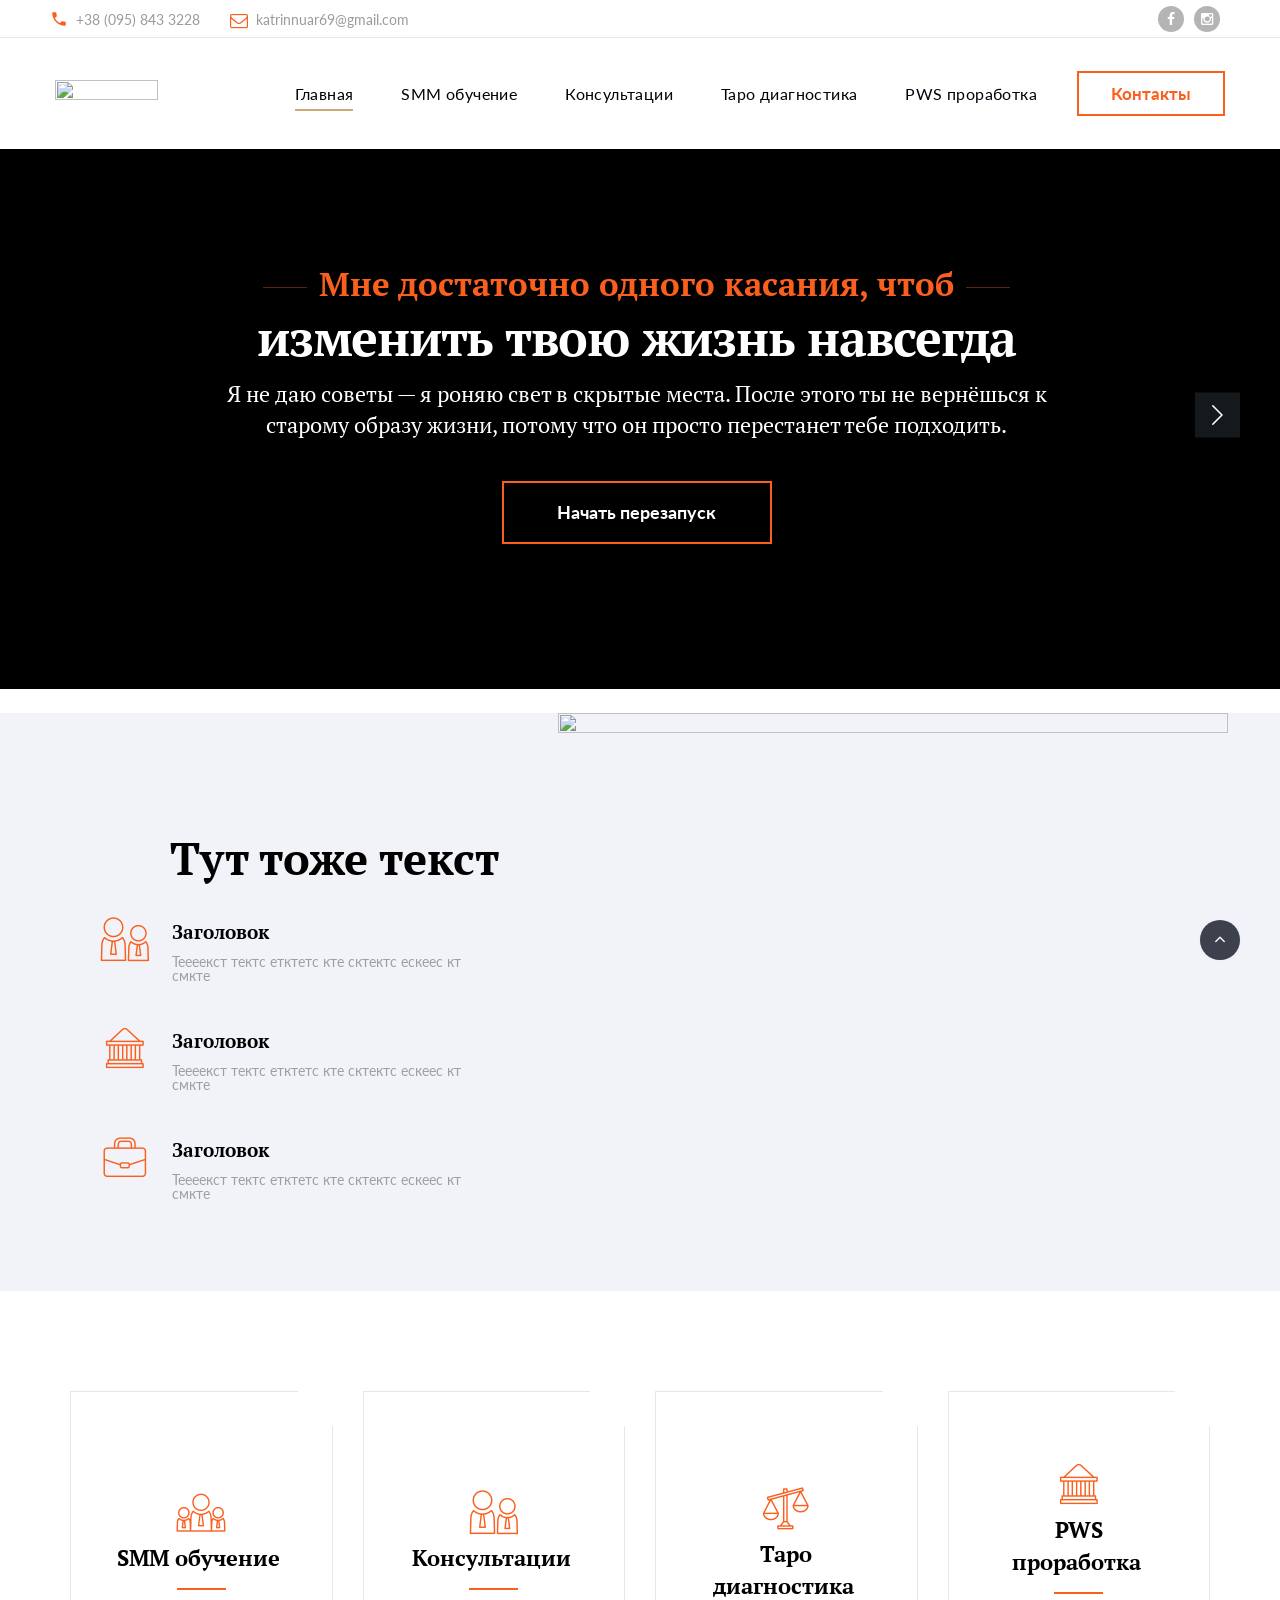
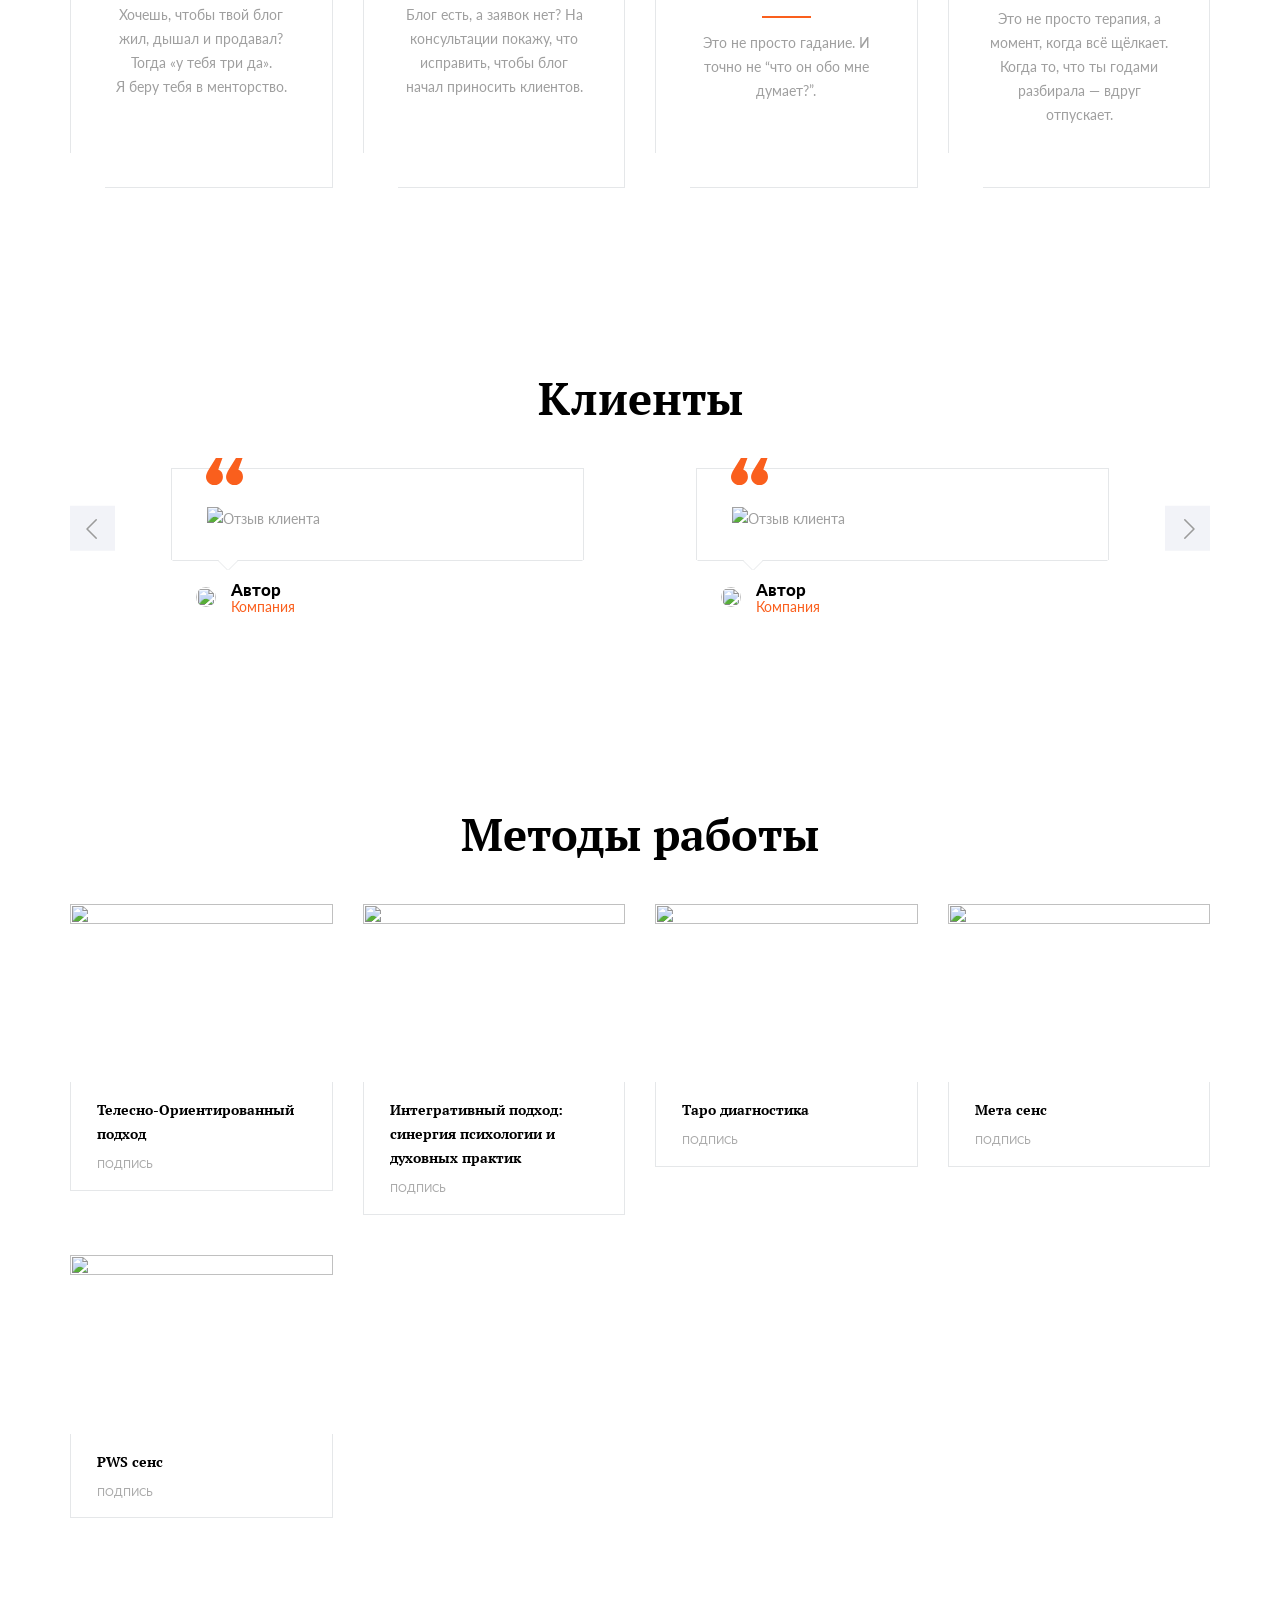
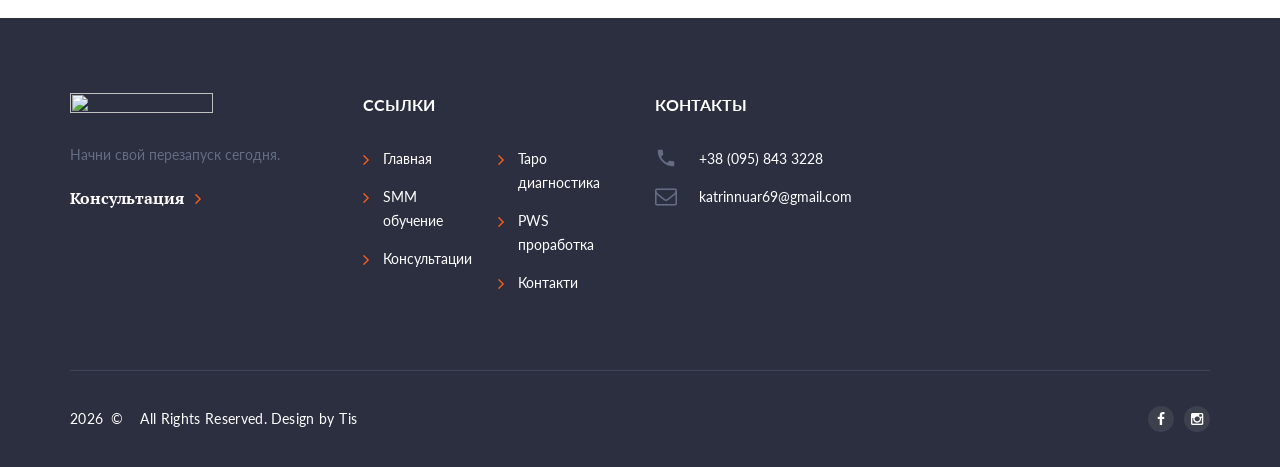
==== index.html @ 840a364b "Add files via upload" ====
<!DOCTYPE html>
<html class="wide wow-animation" lang="en">
  <head>
    <title>Главная</title>
    <meta name="format-detection" content="telephone=no">
    <meta name="viewport" content="width=device-width, height=device-height, initial-scale=1.0, maximum-scale=1.0, user-scalable=0">
    <meta http-equiv="X-UA-Compatible" content="IE=edge">
    <meta charset="utf-8">
    <link rel="icon" href="images/favicon.ico" type="image/x-icon">
    <link rel="stylesheet" type="text/css" href="//fonts.googleapis.com/css?family=PT+Serif:400,700,400italic,700italic%7CLato:300,300italic,400,400italic,700,900%7CMerriweather:700italic">
    <link rel="stylesheet" href="css/fonts.css">
    <link rel="stylesheet" href="css/bootstrap.css">
    <link rel="stylesheet" href="css/style.css">
  </head>
  <body>
    <div class="preloader">
      <div class="preloader-body">
        <div class="cssload-container">
          <div class="cssload-speeding-wheel"> </div>
        </div>
        <p>Загрузка...</p>
      </div>
    </div>
    <div class="page">
      <header class="page-head">
        <div class="rd-navbar-wrap">
          <nav class="rd-navbar rd-navbar-default" data-layout="rd-navbar-fixed" data-sm-layout="rd-navbar-fixed" data-md-layout="rd-navbar-fixed" data-md-device-layout="rd-navbar-fixed" data-lg-layout="rd-navbar-fixed" data-lg-device-layout="rd-navbar-fixed" data-xl-layout="rd-navbar-static" data-xl-device-layout="rd-navbar-static" data-xxl-layout="rd-navbar-static" data-xxl-device-layout="rd-navbar-static" data-lg-stick-up-offset="53px" data-xl-stick-up-offset="53px" data-xxl-stick-up-offset="53px" data-lg-stick-up="true" data-xl-stick-up="true" data-xxl-stick-up="true">
            <div class="rd-navbar-inner">
              <div class="rd-navbar-aside-wrap">
                <div class="rd-navbar-aside">
                  <div class="rd-navbar-aside-toggle" data-rd-navbar-toggle=".rd-navbar-aside"><span></span></div>
                  <div class="rd-navbar-aside-content">
                    <ul class="rd-navbar-aside-group list-units">
                      <li>
                        <div class="unit unit-horizontal unit-spacing-xs align-items-center">
                          <div class="unit-left"><span class="novi-icon icon icon-xxs icon-primary material-icons-phone"></span></div>
                          <div class="unit-body"><a class="link-dusty-gray" href="tel:+380 95 843 32 28">+38 (095) 843 3228</a></div>
                        </div>
                      </li>
                      <li>
                        <div class="unit unit-horizontal unit-spacing-xs align-items-center">
                          <div class="unit-left"><span class="novi-icon icon icon-xxs icon-primary fa-envelope-o"></span></div>
                          <div class="unit-body"><a class="link-dusty-gray" href="mailto:#">katrinnuar69@gmail.com</a></div>
                        </div>
                      </li>
                    </ul>
                    <div class="rd-navbar-aside-group">
                      <ul class="list-inline list-inline-reset">
                        <li><a class="novi-icon icon icon-circle icon-nobel-filled icon-xxs-smaller fa fa-facebook" href="#"></a></li>
                        <li><a class="novi-icon icon icon-circle icon-nobel-filled icon-xxs-smaller fa fa-instagram" href="#"></a></li>
                      </ul>
                    </div>
                  </div>
                </div>
              </div>
              <div class="rd-navbar-group">
                <div class="rd-navbar-panel">
                  <button class="rd-navbar-toggle" data-rd-navbar-toggle=".rd-navbar-nav-wrap"><span></span></button><a class="rd-navbar-brand brand" href="index.html"><img src="images/logo-default-143x27.png" alt="" width="103" height="27"/></a>
                </div>
                <div class="rd-navbar-nav-wrap">
                  <div class="rd-navbar-nav-inner">
                    <div class="rd-navbar-btn-wrap"><a class="button button-smaller button-primary-outline" href="contact-us.html">Контакты</a></div>
                    <ul class="rd-navbar-nav">
                      <li class="active"><a href="index.html">Главная</a>
                      </li>
                      <li><a href="smm.html">SMM обучение</a>
                      </li>
                      <li><a href="consultation.html">Консультации</a>
                      </li>
                      <li><a href="taro.html">Таро диагностика</a>
                      </li>
                      <li><a href="pws.html">PWS проработка</a>
                      </li>
                    </ul>
                  </div>
                </div>
              </div>
            </div>
          </nav>
        </div>
      </header>

      <!--Слайди-->
      <section>
        <div class="swiper-container swiper-slider swiper-variant-1 bg-black" data-loop="false" data-autoplay="5500" data-simulate-touch="true">
          <div class="swiper-wrapper text-center">
            <div class="swiper-slide" data-slide-bg="images/home-slider-slide-1.png">
              <div class="swiper-slide-caption text-center">
                <div class="container">
                  <div class="row justify-content-md-center">
                    <div class="col-md-11 col-lg-10 col-xl-9">
                      <div class="header-decorated" data-caption-animate="fadeInUp" data-caption-delay="0s">
                        <h3 class="medium text-primary">Мне достаточно одного касания, чтоб</h3>
                      </div>
                      <h2 class="slider-header" data-caption-animate="fadeInUp" data-caption-delay="150">изменить твою жизнь навсегда</h2>
                      <p class="text-bigger slider-text" data-caption-animate="fadeInUp" data-caption-delay="250">Я не даю советы — я роняю свет в скрытые места. После этого ты не вернёшься к старому образу жизни, потому что он просто перестанет тебе подходить.</p>
                      <div class="button-block" data-caption-animate="fadeInUp" data-caption-delay="400"><a class="button button-lg button-primary-outline-v2" href="#">Начать перезапуск</a></div>
                    </div>
                  </div>
                </div>
              </div>
            </div>
            <div class="swiper-slide" data-slide-bg="images/home-slider-slide-2.png">
              <div class="swiper-slide-caption text-center">
                <div class="container">
                  <div class="row justify-content-md-center">
                    <div class="col-md-11 col-lg-10 col-xl-9">
                      <div class="header-decorated" data-caption-animate="fadeInUp" data-caption-delay="0s">
                        <h3 class="medium text-primary">Краткое описание</h3>
                      </div>
                      <h2 class="slider-header" data-caption-animate="fadeInUp" data-caption-delay="150">Слайд 2</h2>
                      <p class="text-bigger slider-text" data-caption-animate="fadeInUp" data-caption-delay="250">Текст к слайду 2, буквально пару предложений, будет хорошо дополнять картинку.</p>
                      <div class="button-block" data-caption-animate="fadeInUp" data-caption-delay="400"><a class="button button-lg button-primary-outline-v2" href="#">Кнопка к слайду</a></div>
                    </div>
                  </div>
                </div>
              </div>
            </div>
            <div class="swiper-slide" data-slide-bg="images/home-slider-slide-3.png">
              <div class="swiper-slide-caption text-center">
                <div class="container">
                  <div class="row justify-content-md-center">
                    <div class="col-md-11 col-lg-10 col-xl-9">
                      <div class="header-decorated" data-caption-animate="fadeInUp" data-caption-delay="0s">
                        <h3 class="medium text-primary">Краткое описание</h3>
                      </div>
                      <h2 class="slider-header" data-caption-animate="fadeInUp" data-caption-delay="150">Слайд 3</h2>
                      <p class="text-bigger slider-text" data-caption-animate="fadeInUp" data-caption-delay="250">Текст к слайду 3, буквально пару предложений, будет хорошо дополнять картинку.</p>
                      <div class="button-block" data-caption-animate="fadeInUp" data-caption-delay="400"><a class="button button-lg button-primary-outline-v2" href="#">Кнопка к слайду</a></div>
                    </div>
                  </div>
                </div>
              </div>
            </div>
          </div>
          <div class="swiper-scrollbar d-lg-none"></div>
          <div class="swiper-nav-wrap">
            <div class="swiper-button-prev"></div>
            <div class="swiper-button-next"></div>
          </div>
        </div>
      </section>

      <!--Категории--><br>
       <section class="bg-whisper">
        <div class="container">
          <div class="row align-items-lg-end">
            <div class="offset-md-1 offset-lg-0 col-md-8 col-lg-6 col-xl-5">
              <div class="section-60 section-md-90">
                <div class="inset-md-left-100">
                  <h3>Тут тоже текст</h3>
                </div>
                <div class="inset-md-left-30 inset-md-right-30">
                  <ul class="list-xl">
                    <li>
                      <article class="icon-box-horizontal">
                        <div class="unit unit-horizontal unit-spacing-md">
                          <div class="unit-left"><span class="novi-icon icon icon-primary icon-lg mercury-icon-users"></span></div>
                          <div class="unit-body">
                            <h5><a href="#">Заголовок</a></h5>
                            <p>Теееекст тектс етктетс кте сктектс ескеес кт смкте</p>
                          </div>
                        </div>
                      </article>

                    </li>
                    <li>
                      <article class="icon-box-horizontal">
                        <div class="unit unit-horizontal unit-spacing-md">
                          <div class="unit-left"><span class="novi-icon icon icon-primary icon-lg mercury-icon-lib"></span></div>
                          <div class="unit-body">
                           <h5><a href="#">Заголовок</a></h5>
                            <p>Теееекст тектс етктетс кте сктектс ескеес кт смкте</p>
                          </div>
                        </div>
                      </article>

                    </li>
                    <li>
                      <article class="icon-box-horizontal">
                        <div class="unit unit-horizontal unit-spacing-md">
                          <div class="unit-left"><span class="novi-icon icon icon-primary icon-lg mercury-icon-briefcase"></span></div>
                          <div class="unit-body">
                            <h5><a href="#">Заголовок</a></h5>
                            <p>Теееекст тектс етктетс кте сктектс ескеес кт смкте</p>
                          </div>
                        </div>
                      </article>

                    </li>
                  </ul>
                </div>
              </div>
            </div>
            <div class="col-md-9 col-lg-6 col-xl-7 offset-top-30 offset-md-top-0 d-none d-lg-block">
              <div class="image-wrap-1"><img src="images/index-1-670x578.png" alt="" width="670" height="578"/>
              </div>
            </div>
          </div>
        </div>
      </section>
      <section class="section-50 section-md-75 section-lg-100">
        <div class="container">
          <div class="row row-40">
            <div class="col-md-6 col-lg-3 height-fill">
              <article class="icon-box">
                <div class="box-top">
                  <div class="box-icon"><span class="novi-icon icon icon-primary icon-lg mercury-icon-group"></span></div>
                  <div class="box-header">
                    <h5><a href="#">SMM обучение</a></h5>
                  </div>
                </div>
                <div class="divider bg-accent"></div>
                <div class="box-body">
                  <p>Хочешь, чтобы твой блог жил, дышал и продавал?
Тогда «у тебя три да».<br>
Я беру тебя в менторство.</p>
                </div>
              </article>
            </div>
            <div class="col-md-6 col-lg-3 height-fill">
              <article class="icon-box">
                <div class="box-top">
                  <div class="box-icon"><span class="novi-icon icon icon-primary icon-lg mercury-icon-users"></span></div>
                  <div class="box-header">
                    <h5><a href="#">Консультации</a></h5>
                  </div>
                </div>
                <div class="divider bg-accent"></div>
                <div class="box-body">
                  <p>Блог есть, а заявок нет?
На консультации покажу, что исправить, чтобы блог начал приносить клиентов.</p>
                </div>
              </article>
            </div>
            <div class="col-md-6 col-lg-3 height-fill">
              <article class="icon-box">
                <div class="box-top">
                  <div class="box-icon"><span class="novi-icon icon icon-primary icon-lg mercury-icon-scales"></span></div>
                  <div class="box-header">
                    <h5><a href="#">Таро диагностика</a></h5>
                  </div>
                </div>
                <div class="divider bg-accent"></div>
                <div class="box-body">
                  <p>Это не просто гадание.
И точно не “что он обо мне думает?”.</p>
                </div>
              </article>
            </div>
            <div class="col-md-6 col-lg-3 height-fill">
              <article class="icon-box">
                <div class="box-top">
                  <div class="box-icon"><span class="novi-icon icon icon-primary icon-lg mercury-icon-lib"></span></div>
                  <div class="box-header">
                    <h5><a href="#">PWS проработка</a></h5>
                  </div>
                </div>
                <div class="divider bg-accent"></div>
                <div class="box-body">
                  <p>Это не просто терапия, а момент, когда всё щёлкает.

Когда то, что ты годами разбирала — вдруг отпускает.</p>
                </div>
              </article>
            </div>
          </div>
        </div>
      </section>

      <!--
      <section class="bg-displaced-wrap">
        <div class="bg-displaced-body">
          <div class="container">
            <div class="inset-xl-left-70 inset-xl-right-70">
              <article class="box-cart bg-ebony-clay">
                <div class="box-cart-image"><img src="images/home-2-342x338.jpg" alt="" width="342" height="338"/>
                </div>
                <div class="box-cart-body">
                  <blockquote class="blockquote-complex blockquote-complex-inverse">
                    <h3>Какой-то вопрос?</h3>
                    <p>
                      <q>Очень убедительный ответ на несколько предложений. Думаю хорошо разбавит структуру для приятного восприятния картинки.</q>
                    </p>
                    <div class="quote-footer">
                      <cite>Тут можно како-то красивый конец</cite><small>Подпись</small>
                    </div>
                  </blockquote>
                  <div class="button-wrap inset-md-left-70"><a class="button button-responsive button-medium button-primary-outline-v2" href="#">Консультация</a></div>
                </div>
              </article>
            </div>
          </div>
        </div>
        <div class="bg-displaced bg-image" style="background-image: url(images/home-1.jpg);"></div>
      </section>-->

      <!--
      <section class="section-60 section-lg-100">
        <div class="container">
          <div class="row row-40 align-items-sm-end">
            <div class="col-sm-6 col-md-4 col-lg-3">
              <div class="thumbnail-variant-2-wrap">
                <div class="thumbnail thumbnail-variant-2">
                  <figure class="thumbnail-image"><img src="images/team-9-246x300.jpg" alt="" width="246" height="300"/>
                  </figure>
                  <div class="thumbnail-inner">
                    <div class="link-group"><span class="novi-icon icon icon-xxs icon-primary material-icons-local_phone"></span><a class="link-white" href="tel:#">+1 (409) 987–5874</a></div>
                    <div class="link-group"><span class="novi-icon icon icon-xxs icon-primary fa-envelope-o"></span><a class="link-white" href="mailto:#">info@demolink.org</a></div>
                  </div>
                  <div class="thumbnail-caption">
                    <p class="text-header"><a href="#">Amanda Smith</a></p>
                    <div class="divider divider-md bg-teak"></div>
                    <p class="text-caption">Paralegal</p>
                  </div>
                </div>
              </div>
            </div>
            <div class="col-sm-6 col-md-4 col-lg-3">
              <div class="thumbnail-variant-2-wrap">
                <div class="thumbnail thumbnail-variant-2">
                  <figure class="thumbnail-image"><img src="images/team-10-246x300.jpg" alt="" width="246" height="300"/>
                  </figure>
                  <div class="thumbnail-inner">
                    <div class="link-group"><span class="novi-icon icon icon-xxs icon-primary material-icons-local_phone"></span><a class="link-white" href="tel:#">+1 (409) 987–5874</a></div>
                    <div class="link-group"><span class="novi-icon icon icon-xxs icon-primary fa-envelope-o"></span><a class="link-white" href="mailto:#">info@demolink.org</a></div>
                  </div>
                  <div class="thumbnail-caption">
                    <p class="text-header"><a href="#">John Doe</a></p>
                    <div class="divider divider-md bg-teak"></div>
                    <p class="text-caption">Attorney</p>
                  </div>
                </div>
              </div>
            </div>
            <div class="col-sm-6 col-md-4 col-lg-3">
              <div class="thumbnail-variant-2-wrap">
                <div class="thumbnail thumbnail-variant-2">
                  <figure class="thumbnail-image"><img src="images/team-11-246x300.jpg" alt="" width="246" height="300"/>
                  </figure>
                  <div class="thumbnail-inner">
                    <div class="link-group"><span class="novi-icon icon icon-xxs icon-primary material-icons-local_phone"></span><a class="link-white" href="tel:#">+1 (409) 987–5874</a></div>
                    <div class="link-group"><span class="novi-icon icon icon-xxs icon-primary fa-envelope-o"></span><a class="link-white" href="mailto:#">info@demolink.org</a></div>
                  </div>
                  <div class="thumbnail-caption">
                    <p class="text-header"><a href="#">Vanessa Ives</a></p>
                    <div class="divider divider-md bg-teak"></div>
                    <p class="text-caption">Legal Assistant</p>
                  </div>
                </div>
              </div>
            </div>
            <div class="col-sm-6 col-md-12 col-lg-3 text-center">
              <div class="block-wrap-1">
                <div class="block-number">06</div>
                <h3 class="text-normal">Experts</h3>
                <p class="h5 h5-smaller text-style-4">in Their Fields</p>
                <p>If you or your business is facing a legal challenge, contact us today to arrange a free initial consultation with an attorney.</p><a class="link link-group link-group-animated link-bold link-secondary" href="#"><span>Read more</span><span class="novi-icon icon icon-xxs icon-primary fa fa-angle-right"></span></a>
              </div>
            </div>
          </div>
        </div>
      </section>-->

     <!-- <section class="section parallax-container bg-black" data-parallax-img="images/progress-bars-parallax-1.jpg">
        <div class="parallax-content">
          <div class="section-50 section-md-90">
            <div class="container">
              <div class="row row-40">
                <div class="col-sm-6 col-md-3">
                  <div class="box-counter box-counter-inverse"><span class="novi-icon icon icon-lg icon-primary mercury-icon-group"></span>
                    <div class="text-large counter">1000</div>
                    <p class="box-header">Какие-то цифры</p>
                  </div>
                </div>
                <div class="col-sm-6 col-md-3">
                  <div class="box-counter box-counter-inverse"><span class="novi-icon icon icon-lg-smaller icon-primary mercury-icon-scales"></span>
                    <div class="text-large counter">23</div>
                    <p class="box-header">Еще что-то убедительное</p>
                  </div>
                </div>
                <div class="col-sm-6 col-md-3">
                  <div class="box-counter box-counter-inverse"><span class="novi-icon icon icon-lg-smaller icon-primary mercury-icon-partners"></span>
                    <div class="text-large counter counter-percent">98</div>
                    <p class="box-header">Снова цифры</p>
                  </div>
                </div>
                <div class="col-sm-6 col-md-3">
                  <div class="box-counter box-counter-inverse"><span class="novi-icon icon icon-lg icon-primary mercury-icon-case"></span>
                    <div class="text-large counter">7500</div>
                    <p class="box-header">Много цифр</p>
                  </div>
                </div>
              </div>
            </div>
          </div>
        </div>
      </section>-->


      <section class="section-66 section-md-90 section-xl-bottom-100">
        <div class="container">
          <h3 class="text-center">Клиенты</h3>
          <div class="owl-carousel owl-spacing-1 owl-nav-classic owl-style-minimal" data-autoplay="true" data-items="1" data-md-items="2" data-stage-padding="0" data-loop="true" data-margin="30" data-mouse-drag="true" data-nav="true" data-dots="true" data-dots-each="1">
            <div class="item">
              <blockquote class="quote-bordered">
                <div class="quote-body">
                  <div class="quote-open">
                    <svg version="1.1" baseprofile="tiny" xmlns="http://www.w3.org/2000/svg" xmlns:xlink="http://www.w3.org/1999/xlink" width="37px" height="27px" viewbox="0 0 21 15" preserveAspectRatio="none">
                      <path d="M9.597,10.412c0,1.306-0.473,2.399-1.418,3.277c-0.944,0.876-2.06,1.316-3.349,1.316                    c-1.287,0-2.414-0.44-3.382-1.316C0.482,12.811,0,11.758,0,10.535c0-1.226,0.58-2.716,1.739-4.473L5.603,0H9.34L6.956,6.37                    C8.716,7.145,9.597,8.493,9.597,10.412z M20.987,10.412c0,1.306-0.473,2.399-1.418,3.277c-0.944,0.876-2.06,1.316-3.35,1.316                    c-1.288,0-2.415-0.44-3.381-1.316c-0.966-0.879-1.45-1.931-1.45-3.154c0-1.226,0.582-2.716,1.74-4.473L16.994,0h3.734l-2.382,6.37                    C20.106,7.145,20.987,8.493,20.987,10.412z"></path>
                    </svg>
                  </div>
                  <div class="quote-body-inner">
                      <img src="images/client-photo-1.png" alt="Отзыв клиента" class="client-review-img"></div>
                  </div>
                <div class="quote-footer">
                  <div class="unit unit-horizontal unit-spacing-sm align-items-center">
                    <div class="unit-left"><img class="img-circle" src="images/clients-testimonials-1-68x68.jpg" alt="" width="68" height="68"/>
                    </div>
                    <div class="unit-body">
                      <cite>Автор</cite>
                      <p class="text-primary">Компания</p>
                    </div>
                  </div>
                </div>
              </blockquote>
            </div>
              <div class="item">
              <blockquote class="quote-bordered">
                <div class="quote-body">
                  <div class="quote-open">
                    <svg version="1.1" baseprofile="tiny" xmlns="http://www.w3.org/2000/svg" xmlns:xlink="http://www.w3.org/1999/xlink" width="37px" height="27px" viewbox="0 0 21 15" preserveAspectRatio="none">
                      <path d="M9.597,10.412c0,1.306-0.473,2.399-1.418,3.277c-0.944,0.876-2.06,1.316-3.349,1.316                    c-1.287,0-2.414-0.44-3.382-1.316C0.482,12.811,0,11.758,0,10.535c0-1.226,0.58-2.716,1.739-4.473L5.603,0H9.34L6.956,6.37                    C8.716,7.145,9.597,8.493,9.597,10.412z M20.987,10.412c0,1.306-0.473,2.399-1.418,3.277c-0.944,0.876-2.06,1.316-3.35,1.316                    c-1.288,0-2.415-0.44-3.381-1.316c-0.966-0.879-1.45-1.931-1.45-3.154c0-1.226,0.582-2.716,1.74-4.473L16.994,0h3.734l-2.382,6.37                    C20.106,7.145,20.987,8.493,20.987,10.412z"></path>
                    </svg>
                  </div>
                  <div class="quote-body-inner">
                      <img src="images/client-photo-2.png" alt="Отзыв клиента" class="client-review-img"></div>
                  </div>
                <div class="quote-footer">
                  <div class="unit unit-horizontal unit-spacing-sm align-items-center">
                    <div class="unit-left"><img class="img-circle" src="images/clients-testimonials-1-68x68.jpg" alt="" width="68" height="68"/>
                    </div>
                    <div class="unit-body">
                      <cite>Автор</cite>
                      <p class="text-primary">Компания</p>
                    </div>
                  </div>
                </div>
              </blockquote>
            </div>
              <div class="item">
              <blockquote class="quote-bordered">
                <div class="quote-body">
                  <div class="quote-open">
                    <svg version="1.1" baseprofile="tiny" xmlns="http://www.w3.org/2000/svg" xmlns:xlink="http://www.w3.org/1999/xlink" width="37px" height="27px" viewbox="0 0 21 15" preserveAspectRatio="none">
                      <path d="M9.597,10.412c0,1.306-0.473,2.399-1.418,3.277c-0.944,0.876-2.06,1.316-3.349,1.316                    c-1.287,0-2.414-0.44-3.382-1.316C0.482,12.811,0,11.758,0,10.535c0-1.226,0.58-2.716,1.739-4.473L5.603,0H9.34L6.956,6.37                    C8.716,7.145,9.597,8.493,9.597,10.412z M20.987,10.412c0,1.306-0.473,2.399-1.418,3.277c-0.944,0.876-2.06,1.316-3.35,1.316                    c-1.288,0-2.415-0.44-3.381-1.316c-0.966-0.879-1.45-1.931-1.45-3.154c0-1.226,0.582-2.716,1.74-4.473L16.994,0h3.734l-2.382,6.37                    C20.106,7.145,20.987,8.493,20.987,10.412z"></path>
                    </svg>
                  </div>
                  <div class="quote-body-inner">
                      <img src="images/client-photo-3.png" alt="Отзыв клиента" class="client-review-img"></div>
                  </div>
                <div class="quote-footer">
                  <div class="unit unit-horizontal unit-spacing-sm align-items-center">
                    <div class="unit-left"><img class="img-circle" src="images/clients-testimonials-1-68x68.jpg" alt="" width="68" height="68"/>
                    </div>
                    <div class="unit-body">
                      <cite>Автор</cite>
                      <p class="text-primary">Компания</p>
                    </div>
                  </div>
                </div>
              </blockquote>
            </div>
              <div class="item">
              <blockquote class="quote-bordered">
                <div class="quote-body">
                  <div class="quote-open">
                    <svg version="1.1" baseprofile="tiny" xmlns="http://www.w3.org/2000/svg" xmlns:xlink="http://www.w3.org/1999/xlink" width="37px" height="27px" viewbox="0 0 21 15" preserveAspectRatio="none">
                      <path d="M9.597,10.412c0,1.306-0.473,2.399-1.418,3.277c-0.944,0.876-2.06,1.316-3.349,1.316                    c-1.287,0-2.414-0.44-3.382-1.316C0.482,12.811,0,11.758,0,10.535c0-1.226,0.58-2.716,1.739-4.473L5.603,0H9.34L6.956,6.37                    C8.716,7.145,9.597,8.493,9.597,10.412z M20.987,10.412c0,1.306-0.473,2.399-1.418,3.277c-0.944,0.876-2.06,1.316-3.35,1.316                    c-1.288,0-2.415-0.44-3.381-1.316c-0.966-0.879-1.45-1.931-1.45-3.154c0-1.226,0.582-2.716,1.74-4.473L16.994,0h3.734l-2.382,6.37                    C20.106,7.145,20.987,8.493,20.987,10.412z"></path>
                    </svg>
                  </div>
                  <div class="quote-body-inner">
                      <img src="images/client-photo-4.png" alt="Отзыв клиента" class="client-review-img"></div>
                  </div>
                <div class="quote-footer">
                  <div class="unit unit-horizontal unit-spacing-sm align-items-center">
                    <div class="unit-left"><img class="img-circle" src="images/clients-testimonials-1-68x68.jpg" alt="" width="68" height="68"/>
                    </div>
                    <div class="unit-body">
                      <cite>Автор</cite>
                      <p class="text-primary">Компания</p>
                    </div>
                  </div>
                </div>
              </blockquote>
            </div>
          </div>
        </div>
      </section>
<!--
      <section class="bg-whisper">
        <div class="container">
          <div class="row">
            <div class="col-md-10 col-lg-9 col-xl-7">
              <div class="section-50 section-md-75 section-xl-100">
                <h3>Free Consultation</h3>
                <form class="rd-mailform" data-form-output="form-output-global" data-form-type="contact" method="post" action="bat/rd-mailform.php">
                  <div class="row row-30">
                    <div class="col-md-6">
                      <div class="form-wrap">
                        <input class="form-input" id="request-form-name" type="text" name="name" data-constraints="@Required">
                        <label class="form-label" for="request-form-name">Name</label>
                      </div>
                    </div>
                    <div class="col-md-6">
                      <div class="form-wrap">
                        <input class="form-input" id="request-form-phone" type="text" name="phone" data-constraints="@Numeric @Required">
                        <label class="form-label" for="request-form-phone">Phone</label>
                      </div>
                    </div>
                    <div class="col-md-6">
                      <div class="form-wrap">
                        <input class="form-input" id="request-form-email" type="email" name="email" data-constraints="@Email @Required">
                        <label class="form-label" for="request-form-email">Email</label>
                      </div>
                    </div>
                    <div class="col-md-6">
                      <div class="form-wrap form-wrap-outside">-->
                        <!--Select 2
                        <select class="form-input select-filter" id="request-form-select" data-minimum-results-for-search="Infinity">
                          <option>Family Law</option>
                          <option value="Family Law">Family Law</option>
                          <option value="Business Law">Business Law</option>
                          <option value="Civil Litigation">Civil Litigation</option>
                        </select>
                      </div>
                    </div>
                    <div class="col-12">
                      <div class="form-wrap">
                        <textarea class="form-input" id="feedback-2-message" name="message" data-constraints="@Required"></textarea>
                        <label class="form-label" for="feedback-2-message">Message</label>
                      </div>
                    </div>
                    <div class="col-12">
                      <div class="row">
                        <div class="col-md-6">
                          <button class="button button-block button-primary" type="submit">Request a Free Consultation</button>
                        </div>
                      </div>
                    </div>
                  </div>
                </form>
              </div>
            </div>
            <div class="col-xl-5 d-none d-xl-block">
              <div style="margin-top: -40px;"><img src="images/home-4-472x753.png" alt="" width="472" height="753"/>
              </div>
            </div>
          </div>
        </div>
      </section>-->
      <section class="section-50 section-md-75 section-xl-100">
        <div class="container">
          <h3 class="text-center">Методы работы</h3>
          <div class="row row-40 row-offset-1 justify-content-sm-center justify-content-md-start">
            <div class="col-sm-9 col-md-6 col-lg-4 col-xl-3">
              <article class="post-boxed">
                <div class="post-boxed-image"><img src="images/home-5-1-268x182.png" alt="" width="268" height="182"/>
                </div>
                <div class="post-boxed-body">
                  <h6>Телесно-Ориентированный подход</h6>
                  <div class="post-boxed-footer">
                    <ul class="post-boxed-meta">
                      <li>
                        <time datetime="2019-06-14">Подпись</time>
                      </li>
                    </ul>
                  </div>
                </div>
              </article>
            </div>
            <div class="col-sm-9 col-md-6 col-lg-4 col-xl-3">
              <article class="post-boxed">
                <div class="post-boxed-image"><img src="images/home-5-2-268x182.png" alt="" width="268" height="182"/>
                </div>
                <div class="post-boxed-body">
                  <h6>Интегративный подход: синергия психологии и духовных практик</h6>
                  <div class="post-boxed-footer">
                    <ul class="post-boxed-meta">
                      <li>
                        <time datetime="2019-06-14">Подпись</time>
                      </li>
                    </ul>
                  </div>
                </div>
              </article>
            </div>
             <div class="col-sm-9 col-md-6 col-lg-4 col-xl-3">
              <article class="post-boxed">
                <div class="post-boxed-image"><img src="images/home-5-3-268x182.png" alt="" width="268" height="182"/>
                </div>
                <div class="post-boxed-body">
                  <h6>Таро диагностика</h6>
                  <div class="post-boxed-footer">
                    <ul class="post-boxed-meta">
                      <li>
                        <time datetime="2019-06-14">Подпись</time>
                      </li>
                    </ul>
                  </div>
                </div>
              </article>
            </div>
             <div class="col-sm-9 col-md-6 col-lg-4 col-xl-3">
              <article class="post-boxed">
                <div class="post-boxed-image"><img src="images/home-5-4-268x182.png" alt="" width="268" height="182"/>
                </div>
                <div class="post-boxed-body">
                  <h6>Мета сенс </h6>
                  <div class="post-boxed-footer">
                    <ul class="post-boxed-meta">
                      <li>
                        <time datetime="2019-06-14">Подпись</time>
                      </li>
                    </ul>
                  </div>
                </div>
              </article>
            </div>
             <div class="col-sm-9 col-md-6 col-lg-4 col-xl-3">
              <article class="post-boxed">
                <div class="post-boxed-image"><img src="images/home-5-5-268x182.png" alt="" width="268" height="182"/>
                </div>
                <div class="post-boxed-body">
                  <h6>PWS сенс </h6>
                  <div class="post-boxed-footer">
                    <ul class="post-boxed-meta">
                      <li>
                        <time datetime="2019-06-14">Подпись</time>
                      </li>
                    </ul>
                  </div>
                </div>
              </article>
            </div>
          </div>
        </div>
      </section>
      <footer class="page-foot bg-ebony-clay">
        <div class="section-40 section-md-75">
          <div class="container">
            <div class="row justify-content-sm-center">
              <div class="col-sm-9 col-md-11 col-xl-12">
                <div class="row row-50">
                  <div class="col-md-6 col-lg-10 col-xl-3">
                    <div class="inset-xl-right-20" style="max-width: 510px;"><a class="brand" href="index.html"><img src="images/logo-inverse-143x28.png" alt="" width="143" height="28"/></a>
                      <p>
                        Начни свой перезапуск сегодня.
                      </p><a class="link link-group link-group-animated link-bold link-white" href="#"><span>Консультация</span><span class="novi-icon icon icon-xxs icon-primary fa fa-angle-right"></span></a>
                    </div>
                  </div>
                  <div class="col-md-6 col-lg-4 col-xl-3">
                    <p class="h7">Ссылки</p>
                    <div class="row" style="max-width: 270px;">
                      <div class="col-6">
                        <ul class="list-marked-variant-2">
                          <li><a href="index.html">Главная</a></li>
                          <li><a href="#">SMM обучение</a></li>
                          <li><a href="#">Консультации</a></li>
                        </ul>
                      </div>
                      <div class="col-6">
                        <ul class="list-marked-variant-2">
                          <li><a href="#">Таро диагностика</a></li>
                          <li><a href="#">PWS проработка</a></li>
                          <li><a href="contact-us.html">Контакти</a></li>
                        </ul>
                      </div>
                    </div>
                  </div>
                  <div class="col-md-6 col-lg-4 col-xl-3">
                    <p class="h7">Контакты</p>
                    <address class="contact-info text-left">
                      <div class="unit unit-horizontal unit-spacing-md align-items-center">
                        <div class="unit-left"><span class="novi-icon icon icon-xs icon-storm-gray material-icons-phone"></span></div>
                        <div class="unit-body"><a class="link-white" href="tel:#">+38 (095) 843 3228</a></div>
                      </div>
                      <div class="unit unit-horizontal unit-spacing-md align-items-center">
                        <div class="unit-left"><span class="novi-icon icon icon-xs icon-storm-gray fa fa-envelope-o"></span></div>
                        <div class="unit-body"><a class="link-white" href="mailto:#">katrinnuar69@gmail.com</a></div>
                      </div>
                      <!-- <div class="unit unit-horizontal unit-spacing-md">
                        <div class="unit-left"><span class="novi-icon icon icon-xs icon-storm-gray material-icons-place"></span></div>
                        <div class="unit-body"><a class="link-white d-inline" href="#">Адрес,<br>Город, Если надо</a></div>
                      </div> -->
                    </address>
                  </div>
                </div>
              </div>
            </div>
          </div>
        </div>
        <div class="container">
          <hr>
        </div>
        <div class="section-35">
          <div class="container text-center">
            <div class="row row-15 flex-md-row-reverse justify-content-md-between align-items-md-center">
              <div class="col-md-6 text-md-right">
                <div class="group-sm group-middle">
                  <ul class="list-inline list-inline-reset">
                    <li><a class="novi-icon icon icon-circle icon-bright-gray-filled icon-xxs-smaller fa fa-facebook" href="#"></a></li>
                    <li><a class="novi-icon icon icon-circle icon-bright-gray-filled icon-xxs-smaller fa fa-instagram" href="#"></a></li>
                  </ul>
                </div>
              </div>
              <div class="col-md-6 text-md-left">
                <p class="rights text-white"><span class="copyright-year"></span><span>&nbsp;&#169;&nbsp;</span><span>&nbsp; All Rights Reserved.</span>Design&nbsp;by&nbsp;<a>Tis</a></p>
              </div>
            </div>
          </div>
        </div>
      </footer>

    </div>
    <div class="snackbars" id="form-output-global"></div>
    <script src="js/core.min.js"></script>
    <script src="js/script.js"></script>
  </body>
</html>
---- css/fonts.css ----
@font-face {	font-family: 'FontAwesome';	src: url("../fonts/fontawesome-webfont.eot?v=4.5.0");	src: url("../fonts/fontawesome-webfont.eot?#iefix&v=4.5.0") format("embedded-opentype"), url("../fonts/fontawesome-webfont.woff2?v=4.5.0") format("woff2"), url("../fonts/fontawesome-webfont.woff?v=4.5.0") format("woff"), url("../fonts/fontawesome-webfont.ttf?v=4.5.0") format("truetype"), url("../fonts/fontawesome-webfont.svg?v=4.5.0#fontawesomeregular") format("svg");	font-weight: normal;	font-style: normal;}.fa {	display: inline-block;	font: normal normal normal 14px/1 FontAwesome;	font-size: inherit;	text-rendering: auto;	-webkit-font-smoothing: antialiased;	-moz-osx-font-smoothing: grayscale;}/* makes the font 33% larger relative to the icon container */.fa-lg {	font-size: 1.33333333em;	line-height: 0.75em;	vertical-align: -15%;}.fa-2x {	font-size: 2em;}.fa-3x {	font-size: 3em;}.fa-4x {	font-size: 4em;}.fa-5x {	font-size: 5em;}.fa-fw {	width: 1.28571429em;	text-align: center;}.fa-ul {	padding-left: 0;	margin-left: 2.14285714em;	list-style-type: none;}.fa-ul > li {	position: relative;}.fa-li {	position: absolute;	left: -2.14285714em;	width: 2.14285714em;	top: 0.14285714em;	text-align: center;}.fa-li.fa-lg {	left: -1.85714286em;}.fa-border {	padding: .2em .25em .15em;	border: solid 0.08em #eeeeee;	border-radius: .1em;}.fa-pull-left {	float: left;}.fa-pull-right {	float: right;}.fa.fa-pull-left {	margin-right: .3em;}.fa.fa-pull-right {	margin-left: .3em;}/* Deprecated as of 4.4.0 */.pull-right {	float: right;}.pull-left {	float: left;}.fa.pull-left {	margin-right: .3em;}.fa.pull-right {	margin-left: .3em;}.fa-spin {	-webkit-animation: fa-spin 2s infinite linear;	animation: fa-spin 2s infinite linear;}.fa-pulse {	-webkit-animation: fa-spin 1s infinite steps(8);	animation: fa-spin 1s infinite steps(8);}@-webkit-keyframes fa-spin {	0% {		-webkit-transform: rotate(0deg);		transform: rotate(0deg);	}	100% {		-webkit-transform: rotate(359deg);		transform: rotate(359deg);	}}@keyframes fa-spin {	0% {		-webkit-transform: rotate(0deg);		transform: rotate(0deg);	}	100% {		-webkit-transform: rotate(359deg);		transform: rotate(359deg);	}}.fa-rotate-90 {	filter: progid:DXImageTransform.Microsoft.BasicImage(rotation=1);	-webkit-transform: rotate(90deg);	-ms-transform: rotate(90deg);	transform: rotate(90deg);}.fa-rotate-180 {	filter: progid:DXImageTransform.Microsoft.BasicImage(rotation=2);	-webkit-transform: rotate(180deg);	-ms-transform: rotate(180deg);	transform: rotate(180deg);}.fa-rotate-270 {	filter: progid:DXImageTransform.Microsoft.BasicImage(rotation=3);	-webkit-transform: rotate(270deg);	-ms-transform: rotate(270deg);	transform: rotate(270deg);}.fa-flip-horizontal {	filter: progid:DXImageTransform.Microsoft.BasicImage(rotation=0, mirror=1);	-webkit-transform: scale(-1, 1);	-ms-transform: scale(-1, 1);	transform: scale(-1, 1);}.fa-flip-vertical {	filter: progid:DXImageTransform.Microsoft.BasicImage(rotation=2, mirror=1);	-webkit-transform: scale(1, -1);	-ms-transform: scale(1, -1);	transform: scale(1, -1);}:root .fa-rotate-90,:root .fa-rotate-180,:root .fa-rotate-270,:root .fa-flip-horizontal,:root .fa-flip-vertical {	filter: none;}.fa-stack {	position: relative;	display: inline-block;	width: 2em;	height: 2em;	line-height: 2em;	vertical-align: middle;}.fa-stack-1x,.fa-stack-2x {	position: absolute;	left: 0;	width: 100%;	text-align: center;}.fa-stack-1x {	line-height: inherit;}.fa-stack-2x {	font-size: 2em;}.fa-inverse {	color: #ffffff;}/* Font Awesome uses the Unicode Private Use Area (PUA) to ensure screen
   readers do not read off random characters that represent icons */.fa-glass:before {	content: "\f000";}.fa-music:before {	content: "\f001";}.fa-search:before {	content: "\f002";}.fa-envelope-o:before {	content: "\f003";}.fa-heart:before {	content: "\f004";}.fa-star:before {	content: "\f005";}.fa-star-o:before {	content: "\f006";}.fa-user:before {	content: "\f007";}.fa-film:before {	content: "\f008";}.fa-th-large:before {	content: "\f009";}.fa-th:before {	content: "\f00a";}.fa-th-list:before {	content: "\f00b";}.fa-check:before {	content: "\f00c";}.fa-remove:before,.fa-close:before,.fa-times:before {	content: "\f00d";}.fa-search-plus:before {	content: "\f00e";}.fa-search-minus:before {	content: "\f010";}.fa-power-off:before {	content: "\f011";}.fa-signal:before {	content: "\f012";}.fa-gear:before,.fa-cog:before {	content: "\f013";}.fa-trash-o:before {	content: "\f014";}.fa-home:before {	content: "\f015";}.fa-file-o:before {	content: "\f016";}.fa-clock-o:before {	content: "\f017";}.fa-road:before {	content: "\f018";}.fa-download:before {	content: "\f019";}.fa-arrow-circle-o-down:before {	content: "\f01a";}.fa-arrow-circle-o-up:before {	content: "\f01b";}.fa-inbox:before {	content: "\f01c";}.fa-play-circle-o:before {	content: "\f01d";}.fa-rotate-right:before,.fa-repeat:before {	content: "\f01e";}.fa-refresh:before {	content: "\f021";}.fa-list-alt:before {	content: "\f022";}.fa-lock:before {	content: "\f023";}.fa-flag:before {	content: "\f024";}.fa-headphones:before {	content: "\f025";}.fa-volume-off:before {	content: "\f026";}.fa-volume-down:before {	content: "\f027";}.fa-volume-up:before {	content: "\f028";}.fa-qrcode:before {	content: "\f029";}.fa-barcode:before {	content: "\f02a";}.fa-tag:before {	content: "\f02b";}.fa-tags:before {	content: "\f02c";}.fa-book:before {	content: "\f02d";}.fa-bookmark:before {	content: "\f02e";}.fa-print:before {	content: "\f02f";}.fa-camera:before {	content: "\f030";}.fa-font:before {	content: "\f031";}.fa-bold:before {	content: "\f032";}.fa-italic:before {	content: "\f033";}.fa-text-height:before {	content: "\f034";}.fa-text-width:before {	content: "\f035";}.fa-align-left:before {	content: "\f036";}.fa-align-center:before {	content: "\f037";}.fa-align-right:before {	content: "\f038";}.fa-align-justify:before {	content: "\f039";}.fa-list:before {	content: "\f03a";}.fa-dedent:before,.fa-outdent:before {	content: "\f03b";}.fa-indent:before {	content: "\f03c";}.fa-video-camera:before {	content: "\f03d";}.fa-photo:before,.fa-image:before,.fa-picture-o:before {	content: "\f03e";}.fa-pencil:before {	content: "\f040";}.fa-map-marker:before {	content: "\f041";}.fa-adjust:before {	content: "\f042";}.fa-tint:before {	content: "\f043";}.fa-edit:before,.fa-pencil-square-o:before {	content: "\f044";}.fa-share-square-o:before {	content: "\f045";}.fa-check-square-o:before {	content: "\f046";}.fa-arrows:before {	content: "\f047";}.fa-step-backward:before {	content: "\f048";}.fa-fast-backward:before {	content: "\f049";}.fa-backward:before {	content: "\f04a";}.fa-play:before {	content: "\f04b";}.fa-pause:before {	content: "\f04c";}.fa-stop:before {	content: "\f04d";}.fa-forward:before {	content: "\f04e";}.fa-fast-forward:before {	content: "\f050";}.fa-step-forward:before {	content: "\f051";}.fa-eject:before {	content: "\f052";}.fa-chevron-left:before {	content: "\f053";}.fa-chevron-right:before {	content: "\f054";}.fa-plus-circle:before {	content: "\f055";}.fa-minus-circle:before {	content: "\f056";}.fa-times-circle:before {	content: "\f057";}.fa-check-circle:before {	content: "\f058";}.fa-question-circle:before {	content: "\f059";}.fa-info-circle:before {	content: "\f05a";}.fa-crosshairs:before {	content: "\f05b";}.fa-times-circle-o:before {	content: "\f05c";}.fa-check-circle-o:before {	content: "\f05d";}.fa-ban:before {	content: "\f05e";}.fa-arrow-left:before {	content: "\f060";}.fa-arrow-right:before {	content: "\f061";}.fa-arrow-up:before {	content: "\f062";}.fa-arrow-down:before {	content: "\f063";}.fa-mail-forward:before,.fa-share:before {	content: "\f064";}.fa-expand:before {	content: "\f065";}.fa-compress:before {	content: "\f066";}.fa-plus:before {	content: "\f067";}.fa-minus:before {	content: "\f068";}.fa-asterisk:before {	content: "\f069";}.fa-exclamation-circle:before {	content: "\f06a";}.fa-gift:before {	content: "\f06b";}.fa-leaf:before {	content: "\f06c";}.fa-fire:before {	content: "\f06d";}.fa-eye:before {	content: "\f06e";}.fa-eye-slash:before {	content: "\f070";}.fa-warning:before,.fa-exclamation-triangle:before {	content: "\f071";}.fa-plane:before {	content: "\f072";}.fa-calendar:before {	content: "\f073";}.fa-random:before {	content: "\f074";}.fa-comment:before {	content: "\f075";}.fa-magnet:before {	content: "\f076";}.fa-chevron-up:before {	content: "\f077";}.fa-chevron-down:before {	content: "\f078";}.fa-retweet:before {	content: "\f079";}.fa-shopping-cart:before {	content: "\f07a";}.fa-folder:before {	content: "\f07b";}.fa-folder-open:before {	content: "\f07c";}.fa-arrows-v:before {	content: "\f07d";}.fa-arrows-h:before {	content: "\f07e";}.fa-bar-chart-o:before,.fa-bar-chart:before {	content: "\f080";}.fa-twitter-square:before {	content: "\f081";}.fa-facebook-square:before {	content: "\f082";}.fa-camera-retro:before {	content: "\f083";}.fa-key:before {	content: "\f084";}.fa-gears:before,.fa-cogs:before {	content: "\f085";}.fa-comments:before {	content: "\f086";}.fa-thumbs-o-up:before {	content: "\f087";}.fa-thumbs-o-down:before {	content: "\f088";}.fa-star-half:before {	content: "\f089";}.fa-heart-o:before {	content: "\f08a";}.fa-sign-out:before {	content: "\f08b";}.fa-linkedin-square:before {	content: "\f08c";}.fa-thumb-tack:before {	content: "\f08d";}.fa-external-link:before {	content: "\f08e";}.fa-sign-in:before {	content: "\f090";}.fa-trophy:before {	content: "\f091";}.fa-github-square:before {	content: "\f092";}.fa-upload:before {	content: "\f093";}.fa-lemon-o:before {	content: "\f094";}.fa-phone:before {	content: "\f095";}.fa-square-o:before {	content: "\f096";}.fa-bookmark-o:before {	content: "\f097";}.fa-phone-square:before {	content: "\f098";}.fa-twitter:before {	content: "\f099";}.fa-facebook-f:before,.fa-facebook:before {	content: "\f09a";}.fa-github:before {	content: "\f09b";}.fa-unlock:before {	content: "\f09c";}.fa-credit-card:before {	content: "\f09d";}.fa-feed:before,.fa-rss:before {	content: "\f09e";}.fa-hdd-o:before {	content: "\f0a0";}.fa-bullhorn:before {	content: "\f0a1";}.fa-bell:before {	content: "\f0f3";}.fa-certificate:before {	content: "\f0a3";}.fa-hand-o-right:before {	content: "\f0a4";}.fa-hand-o-left:before {	content: "\f0a5";}.fa-hand-o-up:before {	content: "\f0a6";}.fa-hand-o-down:before {	content: "\f0a7";}.fa-arrow-circle-left:before {	content: "\f0a8";}.fa-arrow-circle-right:before {	content: "\f0a9";}.fa-arrow-circle-up:before {	content: "\f0aa";}.fa-arrow-circle-down:before {	content: "\f0ab";}.fa-globe:before {	content: "\f0ac";}.fa-wrench:before {	content: "\f0ad";}.fa-tasks:before {	content: "\f0ae";}.fa-filter:before {	content: "\f0b0";}.fa-briefcase:before {	content: "\f0b1";}.fa-arrows-alt:before {	content: "\f0b2";}.fa-group:before,.fa-users:before {	content: "\f0c0";}.fa-chain:before,.fa-link:before {	content: "\f0c1";}.fa-cloud:before {	content: "\f0c2";}.fa-flask:before {	content: "\f0c3";}.fa-cut:before,.fa-scissors:before {	content: "\f0c4";}.fa-copy:before,.fa-files-o:before {	content: "\f0c5";}.fa-paperclip:before {	content: "\f0c6";}.fa-save:before,.fa-floppy-o:before {	content: "\f0c7";}.fa-square:before {	content: "\f0c8";}.fa-navicon:before,.fa-reorder:before,.fa-bars:before {	content: "\f0c9";}.fa-list-ul:before {	content: "\f0ca";}.fa-list-ol:before {	content: "\f0cb";}.fa-strikethrough:before {	content: "\f0cc";}.fa-underline:before {	content: "\f0cd";}.fa-table:before {	content: "\f0ce";}.fa-magic:before {	content: "\f0d0";}.fa-truck:before {	content: "\f0d1";}.fa-pinterest:before {	content: "\f0d2";}.fa-pinterest-square:before {	content: "\f0d3";}.fa-google-plus-square:before {	content: "\f0d4";}.fa-google-plus:before {	content: "\f0d5";}.fa-money:before {	content: "\f0d6";}.fa-caret-down:before {	content: "\f0d7";}.fa-caret-up:before {	content: "\f0d8";}.fa-caret-left:before {	content: "\f0d9";}.fa-caret-right:before {	content: "\f0da";}.fa-columns:before {	content: "\f0db";}.fa-unsorted:before,.fa-sort:before {	content: "\f0dc";}.fa-sort-down:before,.fa-sort-desc:before {	content: "\f0dd";}.fa-sort-up:before,.fa-sort-asc:before {	content: "\f0de";}.fa-envelope:before {	content: "\f0e0";}.fa-linkedin:before {	content: "\f0e1";}.fa-rotate-left:before,.fa-undo:before {	content: "\f0e2";}.fa-legal:before,.fa-gavel:before {	content: "\f0e3";}.fa-dashboard:before,.fa-tachometer:before {	content: "\f0e4";}.fa-comment-o:before {	content: "\f0e5";}.fa-comments-o:before {	content: "\f0e6";}.fa-flash:before,.fa-bolt:before {	content: "\f0e7";}.fa-sitemap:before {	content: "\f0e8";}.fa-umbrella:before {	content: "\f0e9";}.fa-paste:before,.fa-clipboard:before {	content: "\f0ea";}.fa-lightbulb-o:before {	content: "\f0eb";}.fa-exchange:before {	content: "\f0ec";}.fa-cloud-download:before {	content: "\f0ed";}.fa-cloud-upload:before {	content: "\f0ee";}.fa-user-md:before {	content: "\f0f0";}.fa-stethoscope:before {	content: "\f0f1";}.fa-suitcase:before {	content: "\f0f2";}.fa-bell-o:before {	content: "\f0a2";}.fa-coffee:before {	content: "\f0f4";}.fa-cutlery:before {	content: "\f0f5";}.fa-file-text-o:before {	content: "\f0f6";}.fa-building-o:before {	content: "\f0f7";}.fa-hospital-o:before {	content: "\f0f8";}.fa-ambulance:before {	content: "\f0f9";}.fa-medkit:before {	content: "\f0fa";}.fa-fighter-jet:before {	content: "\f0fb";}.fa-beer:before {	content: "\f0fc";}.fa-h-square:before {	content: "\f0fd";}.fa-plus-square:before {	content: "\f0fe";}.fa-angle-double-left:before {	content: "\f100";}.fa-angle-double-right:before {	content: "\f101";}.fa-angle-double-up:before {	content: "\f102";}.fa-angle-double-down:before {	content: "\f103";}.fa-angle-left:before {	content: "\f104";}.fa-angle-right:before {	content: "\f105";}.fa-angle-up:before {	content: "\f106";}.fa-angle-down:before {	content: "\f107";}.fa-desktop:before {	content: "\f108";}.fa-laptop:before {	content: "\f109";}.fa-tablet:before {	content: "\f10a";}.fa-mobile-phone:before,.fa-mobile:before {	content: "\f10b";}.fa-circle-o:before {	content: "\f10c";}.fa-quote-left:before {	content: "\f10d";}.fa-quote-right:before {	content: "\f10e";}.fa-spinner:before {	content: "\f110";}.fa-circle:before {	content: "\f111";}.fa-mail-reply:before,.fa-reply:before {	content: "\f112";}.fa-github-alt:before {	content: "\f113";}.fa-folder-o:before {	content: "\f114";}.fa-folder-open-o:before {	content: "\f115";}.fa-smile-o:before {	content: "\f118";}.fa-frown-o:before {	content: "\f119";}.fa-meh-o:before {	content: "\f11a";}.fa-gamepad:before {	content: "\f11b";}.fa-keyboard-o:before {	content: "\f11c";}.fa-flag-o:before {	content: "\f11d";}.fa-flag-checkered:before {	content: "\f11e";}.fa-terminal:before {	content: "\f120";}.fa-code:before {	content: "\f121";}.fa-mail-reply-all:before,.fa-reply-all:before {	content: "\f122";}.fa-star-half-empty:before,.fa-star-half-full:before,.fa-star-half-o:before {	content: "\f123";}.fa-location-arrow:before {	content: "\f124";}.fa-crop:before {	content: "\f125";}.fa-code-fork:before {	content: "\f126";}.fa-unlink:before,.fa-chain-broken:before {	content: "\f127";}.fa-question:before {	content: "\f128";}.fa-info:before {	content: "\f129";}.fa-exclamation:before {	content: "\f12a";}.fa-superscript:before {	content: "\f12b";}.fa-subscript:before {	content: "\f12c";}.fa-eraser:before {	content: "\f12d";}.fa-puzzle-piece:before {	content: "\f12e";}.fa-microphone:before {	content: "\f130";}.fa-microphone-slash:before {	content: "\f131";}.fa-shield:before {	content: "\f132";}.fa-calendar-o:before {	content: "\f133";}.fa-fire-extinguisher:before {	content: "\f134";}.fa-rocket:before {	content: "\f135";}.fa-maxcdn:before {	content: "\f136";}.fa-chevron-circle-left:before {	content: "\f137";}.fa-chevron-circle-right:before {	content: "\f138";}.fa-chevron-circle-up:before {	content: "\f139";}.fa-chevron-circle-down:before {	content: "\f13a";}.fa-html5:before {	content: "\f13b";}.fa-css3:before {	content: "\f13c";}.fa-anchor:before {	content: "\f13d";}.fa-unlock-alt:before {	content: "\f13e";}.fa-bullseye:before {	content: "\f140";}.fa-ellipsis-h:before {	content: "\f141";}.fa-ellipsis-v:before {	content: "\f142";}.fa-rss-square:before {	content: "\f143";}.fa-play-circle:before {	content: "\f144";}.fa-ticket:before {	content: "\f145";}.fa-minus-square:before {	content: "\f146";}.fa-minus-square-o:before {	content: "\f147";}.fa-level-up:before {	content: "\f148";}.fa-level-down:before {	content: "\f149";}.fa-check-square:before {	content: "\f14a";}.fa-pencil-square:before {	content: "\f14b";}.fa-external-link-square:before {	content: "\f14c";}.fa-share-square:before {	content: "\f14d";}.fa-compass:before {	content: "\f14e";}.fa-toggle-down:before,.fa-caret-square-o-down:before {	content: "\f150";}.fa-toggle-up:before,.fa-caret-square-o-up:before {	content: "\f151";}.fa-toggle-right:before,.fa-caret-square-o-right:before {	content: "\f152";}.fa-euro:before,.fa-eur:before {	content: "\f153";}.fa-gbp:before {	content: "\f154";}.fa-dollar:before,.fa-usd:before {	content: "\f155";}.fa-rupee:before,.fa-inr:before {	content: "\f156";}.fa-cny:before,.fa-rmb:before,.fa-yen:before,.fa-jpy:before {	content: "\f157";}.fa-ruble:before,.fa-rouble:before,.fa-rub:before {	content: "\f158";}.fa-won:before,.fa-krw:before {	content: "\f159";}.fa-bitcoin:before,.fa-btc:before {	content: "\f15a";}.fa-file:before {	content: "\f15b";}.fa-file-text:before {	content: "\f15c";}.fa-sort-alpha-asc:before {	content: "\f15d";}.fa-sort-alpha-desc:before {	content: "\f15e";}.fa-sort-amount-asc:before {	content: "\f160";}.fa-sort-amount-desc:before {	content: "\f161";}.fa-sort-numeric-asc:before {	content: "\f162";}.fa-sort-numeric-desc:before {	content: "\f163";}.fa-thumbs-up:before {	content: "\f164";}.fa-thumbs-down:before {	content: "\f165";}.fa-youtube-square:before {	content: "\f166";}.fa-youtube:before {	content: "\f167";}.fa-xing:before {	content: "\f168";}.fa-xing-square:before {	content: "\f169";}.fa-youtube-play:before {	content: "\f16a";}.fa-dropbox:before {	content: "\f16b";}.fa-stack-overflow:before {	content: "\f16c";}.fa-instagram:before {	content: "\f16d";}.fa-flickr:before {	content: "\f16e";}.fa-adn:before {	content: "\f170";}.fa-bitbucket:before {	content: "\f171";}.fa-bitbucket-square:before {	content: "\f172";}.fa-tumblr:before {	content: "\f173";}.fa-tumblr-square:before {	content: "\f174";}.fa-long-arrow-down:before {	content: "\f175";}.fa-long-arrow-up:before {	content: "\f176";}.fa-long-arrow-left:before {	content: "\f177";}.fa-long-arrow-right:before {	content: "\f178";}.fa-apple:before {	content: "\f179";}.fa-windows:before {	content: "\f17a";}.fa-android:before {	content: "\f17b";}.fa-linux:before {	content: "\f17c";}.fa-dribbble:before {	content: "\f17d";}.fa-skype:before {	content: "\f17e";}.fa-foursquare:before {	content: "\f180";}.fa-trello:before {	content: "\f181";}.fa-female:before {	content: "\f182";}.fa-male:before {	content: "\f183";}.fa-gittip:before,.fa-gratipay:before {	content: "\f184";}.fa-sun-o:before {	content: "\f185";}.fa-moon-o:before {	content: "\f186";}.fa-archive:before {	content: "\f187";}.fa-bug:before {	content: "\f188";}.fa-vk:before {	content: "\f189";}.fa-weibo:before {	content: "\f18a";}.fa-renren:before {	content: "\f18b";}.fa-pagelines:before {	content: "\f18c";}.fa-stack-exchange:before {	content: "\f18d";}.fa-arrow-circle-o-right:before {	content: "\f18e";}.fa-arrow-circle-o-left:before {	content: "\f190";}.fa-toggle-left:before,.fa-caret-square-o-left:before {	content: "\f191";}.fa-dot-circle-o:before {	content: "\f192";}.fa-wheelchair:before {	content: "\f193";}.fa-vimeo-square:before {	content: "\f194";}.fa-turkish-lira:before,.fa-try:before {	content: "\f195";}.fa-plus-square-o:before {	content: "\f196";}.fa-space-shuttle:before {	content: "\f197";}.fa-slack:before {	content: "\f198";}.fa-envelope-square:before {	content: "\f199";}.fa-wordpress:before {	content: "\f19a";}.fa-openid:before {	content: "\f19b";}.fa-institution:before,.fa-bank:before,.fa-university:before {	content: "\f19c";}.fa-mortar-board:before,.fa-graduation-cap:before {	content: "\f19d";}.fa-yahoo:before {	content: "\f19e";}.fa-google:before {	content: "\f1a0";}.fa-reddit:before {	content: "\f1a1";}.fa-reddit-square:before {	content: "\f1a2";}.fa-stumbleupon-circle:before {	content: "\f1a3";}.fa-stumbleupon:before {	content: "\f1a4";}.fa-delicious:before {	content: "\f1a5";}.fa-digg:before {	content: "\f1a6";}.fa-pied-piper:before {	content: "\f1a7";}.fa-pied-piper-alt:before {	content: "\f1a8";}.fa-drupal:before {	content: "\f1a9";}.fa-joomla:before {	content: "\f1aa";}.fa-language:before {	content: "\f1ab";}.fa-fax:before {	content: "\f1ac";}.fa-building:before {	content: "\f1ad";}.fa-child:before {	content: "\f1ae";}.fa-paw:before {	content: "\f1b0";}.fa-spoon:before {	content: "\f1b1";}.fa-cube:before {	content: "\f1b2";}.fa-cubes:before {	content: "\f1b3";}.fa-behance:before {	content: "\f1b4";}.fa-behance-square:before {	content: "\f1b5";}.fa-steam:before {	content: "\f1b6";}.fa-steam-square:before {	content: "\f1b7";}.fa-recycle:before {	content: "\f1b8";}.fa-automobile:before,.fa-car:before {	content: "\f1b9";}.fa-cab:before,.fa-taxi:before {	content: "\f1ba";}.fa-tree:before {	content: "\f1bb";}.fa-spotify:before {	content: "\f1bc";}.fa-deviantart:before {	content: "\f1bd";}.fa-soundcloud:before {	content: "\f1be";}.fa-database:before {	content: "\f1c0";}.fa-file-pdf-o:before {	content: "\f1c1";}.fa-file-word-o:before {	content: "\f1c2";}.fa-file-excel-o:before {	content: "\f1c3";}.fa-file-powerpoint-o:before {	content: "\f1c4";}.fa-file-photo-o:before,.fa-file-picture-o:before,.fa-file-image-o:before {	content: "\f1c5";}.fa-file-zip-o:before,.fa-file-archive-o:before {	content: "\f1c6";}.fa-file-sound-o:before,.fa-file-audio-o:before {	content: "\f1c7";}.fa-file-movie-o:before,.fa-file-video-o:before {	content: "\f1c8";}.fa-file-code-o:before {	content: "\f1c9";}.fa-vine:before {	content: "\f1ca";}.fa-codepen:before {	content: "\f1cb";}.fa-jsfiddle:before {	content: "\f1cc";}.fa-life-bouy:before,.fa-life-buoy:before,.fa-life-saver:before,.fa-support:before,.fa-life-ring:before {	content: "\f1cd";}.fa-circle-o-notch:before {	content: "\f1ce";}.fa-ra:before,.fa-rebel:before {	content: "\f1d0";}.fa-ge:before,.fa-empire:before {	content: "\f1d1";}.fa-git-square:before {	content: "\f1d2";}.fa-git:before {	content: "\f1d3";}.fa-y-combinator-square:before,.fa-yc-square:before,.fa-hacker-news:before {	content: "\f1d4";}.fa-tencent-weibo:before {	content: "\f1d5";}.fa-qq:before {	content: "\f1d6";}.fa-wechat:before,.fa-weixin:before {	content: "\f1d7";}.fa-send:before,.fa-paper-plane:before {	content: "\f1d8";}.fa-send-o:before,.fa-paper-plane-o:before {	content: "\f1d9";}.fa-history:before {	content: "\f1da";}.fa-circle-thin:before {	content: "\f1db";}.fa-header:before {	content: "\f1dc";}.fa-paragraph:before {	content: "\f1dd";}.fa-sliders:before {	content: "\f1de";}.fa-share-alt:before {	content: "\f1e0";}.fa-share-alt-square:before {	content: "\f1e1";}.fa-bomb:before {	content: "\f1e2";}.fa-soccer-ball-o:before,.fa-futbol-o:before {	content: "\f1e3";}.fa-tty:before {	content: "\f1e4";}.fa-binoculars:before {	content: "\f1e5";}.fa-plug:before {	content: "\f1e6";}.fa-slideshare:before {	content: "\f1e7";}.fa-twitch:before {	content: "\f1e8";}.fa-yelp:before {	content: "\f1e9";}.fa-newspaper-o:before {	content: "\f1ea";}.fa-wifi:before {	content: "\f1eb";}.fa-calculator:before {	content: "\f1ec";}.fa-paypal:before {	content: "\f1ed";}.fa-google-wallet:before {	content: "\f1ee";}.fa-cc-visa:before {	content: "\f1f0";}.fa-cc-mastercard:before {	content: "\f1f1";}.fa-cc-discover:before {	content: "\f1f2";}.fa-cc-amex:before {	content: "\f1f3";}.fa-cc-paypal:before {	content: "\f1f4";}.fa-cc-stripe:before {	content: "\f1f5";}.fa-bell-slash:before {	content: "\f1f6";}.fa-bell-slash-o:before {	content: "\f1f7";}.fa-trash:before {	content: "\f1f8";}.fa-copyright:before {	content: "\f1f9";}.fa-at:before {	content: "\f1fa";}.fa-eyedropper:before {	content: "\f1fb";}.fa-paint-brush:before {	content: "\f1fc";}.fa-birthday-cake:before {	content: "\f1fd";}.fa-area-chart:before {	content: "\f1fe";}.fa-pie-chart:before {	content: "\f200";}.fa-line-chart:before {	content: "\f201";}.fa-lastfm:before {	content: "\f202";}.fa-lastfm-square:before {	content: "\f203";}.fa-toggle-off:before {	content: "\f204";}.fa-toggle-on:before {	content: "\f205";}.fa-bicycle:before {	content: "\f206";}.fa-bus:before {	content: "\f207";}.fa-ioxhost:before {	content: "\f208";}.fa-angellist:before {	content: "\f209";}.fa-cc:before {	content: "\f20a";}.fa-shekel:before,.fa-sheqel:before,.fa-ils:before {	content: "\f20b";}.fa-meanpath:before {	content: "\f20c";}.fa-buysellads:before {	content: "\f20d";}.fa-connectdevelop:before {	content: "\f20e";}.fa-dashcube:before {	content: "\f210";}.fa-forumbee:before {	content: "\f211";}.fa-leanpub:before {	content: "\f212";}.fa-sellsy:before {	content: "\f213";}.fa-shirtsinbulk:before {	content: "\f214";}.fa-simplybuilt:before {	content: "\f215";}.fa-skyatlas:before {	content: "\f216";}.fa-cart-plus:before {	content: "\f217";}.fa-cart-arrow-down:before {	content: "\f218";}.fa-diamond:before {	content: "\f219";}.fa-ship:before {	content: "\f21a";}.fa-user-secret:before {	content: "\f21b";}.fa-motorcycle:before {	content: "\f21c";}.fa-street-view:before {	content: "\f21d";}.fa-heartbeat:before {	content: "\f21e";}.fa-venus:before {	content: "\f221";}.fa-mars:before {	content: "\f222";}.fa-mercury:before {	content: "\f223";}.fa-intersex:before,.fa-transgender:before {	content: "\f224";}.fa-transgender-alt:before {	content: "\f225";}.fa-venus-double:before {	content: "\f226";}.fa-mars-double:before {	content: "\f227";}.fa-venus-mars:before {	content: "\f228";}.fa-mars-stroke:before {	content: "\f229";}.fa-mars-stroke-v:before {	content: "\f22a";}.fa-mars-stroke-h:before {	content: "\f22b";}.fa-neuter:before {	content: "\f22c";}.fa-genderless:before {	content: "\f22d";}.fa-facebook-official:before {	content: "\f230";}.fa-pinterest-p:before {	content: "\f231";}.fa-whatsapp:before {	content: "\f232";}.fa-server:before {	content: "\f233";}.fa-user-plus:before {	content: "\f234";}.fa-user-times:before {	content: "\f235";}.fa-hotel:before,.fa-bed:before {	content: "\f236";}.fa-viacoin:before {	content: "\f237";}.fa-train:before {	content: "\f238";}.fa-subway:before {	content: "\f239";}.fa-medium:before {	content: "\f23a";}.fa-yc:before,.fa-y-combinator:before {	content: "\f23b";}.fa-optin-monster:before {	content: "\f23c";}.fa-opencart:before {	content: "\f23d";}.fa-expeditedssl:before {	content: "\f23e";}.fa-battery-4:before,.fa-battery-full:before {	content: "\f240";}.fa-battery-3:before,.fa-battery-three-quarters:before {	content: "\f241";}.fa-battery-2:before,.fa-battery-half:before {	content: "\f242";}.fa-battery-1:before,.fa-battery-quarter:before {	content: "\f243";}.fa-battery-0:before,.fa-battery-empty:before {	content: "\f244";}.fa-mouse-pointer:before {	content: "\f245";}.fa-i-cursor:before {	content: "\f246";}.fa-object-group:before {	content: "\f247";}.fa-object-ungroup:before {	content: "\f248";}.fa-sticky-note:before {	content: "\f249";}.fa-sticky-note-o:before {	content: "\f24a";}.fa-cc-jcb:before {	content: "\f24b";}.fa-cc-diners-club:before {	content: "\f24c";}.fa-clone:before {	content: "\f24d";}.fa-balance-scale:before {	content: "\f24e";}.fa-hourglass-o:before {	content: "\f250";}.fa-hourglass-1:before,.fa-hourglass-start:before {	content: "\f251";}.fa-hourglass-2:before,.fa-hourglass-half:before {	content: "\f252";}.fa-hourglass-3:before,.fa-hourglass-end:before {	content: "\f253";}.fa-hourglass:before {	content: "\f254";}.fa-hand-grab-o:before,.fa-hand-rock-o:before {	content: "\f255";}.fa-hand-stop-o:before,.fa-hand-paper-o:before {	content: "\f256";}.fa-hand-scissors-o:before {	content: "\f257";}.fa-hand-lizard-o:before {	content: "\f258";}.fa-hand-spock-o:before {	content: "\f259";}.fa-hand-pointer-o:before {	content: "\f25a";}.fa-hand-peace-o:before {	content: "\f25b";}.fa-trademark:before {	content: "\f25c";}.fa-registered:before {	content: "\f25d";}.fa-creative-commons:before {	content: "\f25e";}.fa-gg:before {	content: "\f260";}.fa-gg-circle:before {	content: "\f261";}.fa-tripadvisor:before {	content: "\f262";}.fa-odnoklassniki:before {	content: "\f263";}.fa-odnoklassniki-square:before {	content: "\f264";}.fa-get-pocket:before {	content: "\f265";}.fa-wikipedia-w:before {	content: "\f266";}.fa-safari:before {	content: "\f267";}.fa-chrome:before {	content: "\f268";}.fa-firefox:before {	content: "\f269";}.fa-opera:before {	content: "\f26a";}.fa-internet-explorer:before {	content: "\f26b";}.fa-tv:before,.fa-television:before {	content: "\f26c";}.fa-contao:before {	content: "\f26d";}.fa-500px:before {	content: "\f26e";}.fa-amazon:before {	content: "\f270";}.fa-calendar-plus-o:before {	content: "\f271";}.fa-calendar-minus-o:before {	content: "\f272";}.fa-calendar-times-o:before {	content: "\f273";}.fa-calendar-check-o:before {	content: "\f274";}.fa-industry:before {	content: "\f275";}.fa-map-pin:before {	content: "\f276";}.fa-map-signs:before {	content: "\f277";}.fa-map-o:before {	content: "\f278";}.fa-map:before {	content: "\f279";}.fa-commenting:before {	content: "\f27a";}.fa-commenting-o:before {	content: "\f27b";}.fa-houzz:before {	content: "\f27c";}.fa-vimeo:before {	content: "\f27d";}.fa-black-tie:before {	content: "\f27e";}.fa-fonticons:before {	content: "\f280";}.fa-reddit-alien:before {	content: "\f281";}.fa-edge:before {	content: "\f282";}.fa-credit-card-alt:before {	content: "\f283";}.fa-codiepie:before {	content: "\f284";}.fa-modx:before {	content: "\f285";}.fa-fort-awesome:before {	content: "\f286";}.fa-usb:before {	content: "\f287";}.fa-product-hunt:before {	content: "\f288";}.fa-mixcloud:before {	content: "\f289";}.fa-scribd:before {	content: "\f28a";}.fa-pause-circle:before {	content: "\f28b";}.fa-pause-circle-o:before {	content: "\f28c";}.fa-stop-circle:before {	content: "\f28d";}.fa-stop-circle-o:before {	content: "\f28e";}.fa-shopping-bag:before {	content: "\f290";}.fa-shopping-basket:before {	content: "\f291";}.fa-hashtag:before {	content: "\f292";}.fa-bluetooth:before {	content: "\f293";}.fa-bluetooth-b:before {	content: "\f294";}.fa-percent:before {	content: "\f295";}[class*='fa-']:before {	font-weight: 400;	font-family: 'FontAwesome';}@font-face {	font-family: 'Material Icons';	font-style: normal;	font-weight: 400;	src: url(../fonts/MaterialIcons-Regular.eot);	/* For IE6-8 */	src: local("Material Icons"), local("MaterialIcons-Regular"), url(../fonts/MaterialIcons-Regular.woff2) format("woff2"), url(../fonts/MaterialIcons-Regular.woff) format("woff"), url(../fonts/MaterialIcons-Regular.ttf) format("truetype");}.material-icons-ico,[class*="material-icons-"]:before {	font-family: 'Material Icons';	font-weight: 400;	font-style: normal;	font-size: inherit;}.material-icons-3d_rotation:before {	content: "\e84d";}.material-icons-access_alarm:before {	content: "\e190";}.material-icons-access_alarms:before {	content: "\e191";}.material-icons-access_time:before {	content: "\e192";}.material-icons-accessibility:before {	content: "\e84e";}.material-icons-account_balance:before {	content: "\e84f";}.material-icons-account_balance_wallet:before {	content: "\e850";}.material-icons-account_box:before {	content: "\e851";}.material-icons-account_circle:before {	content: "\e853";}.material-icons-adb:before {	content: "\e60e";}.material-icons-add:before {	content: "\e145";}.material-icons-add_alarm:before {	content: "\e193";}.material-icons-add_alert:before {	content: "\e003";}.material-icons-add_box:before {	content: "\e146";}.material-icons-add_circle:before {	content: "\e147";}.material-icons-add_circle_outline:before {	content: "\e148";}.material-icons-add_shopping_cart:before {	content: "\e854";}.material-icons-add_to_photos:before {	content: "\e39d";}.material-icons-adjust:before {	content: "\e39e";}.material-icons-airline_seat_flat:before {	content: "\e630";}.material-icons-airline_seat_flat_angled:before {	content: "\e631";}.material-icons-airline_seat_individual_suite:before {	content: "\e632";}.material-icons-airline_seat_legroom_extra:before {	content: "\e633";}.material-icons-airline_seat_legroom_normal:before {	content: "\e634";}.material-icons-airline_seat_legroom_reduced:before {	content: "\e635";}.material-icons-airline_seat_recline_extra:before {	content: "\e636";}.material-icons-airline_seat_recline_normal:before {	content: "\e637";}.material-icons-airplanemode_active:before {	content: "\e195";}.material-icons-airplanemode_inactive:before {	content: "\e194";}.material-icons-airplay:before {	content: "\e055";}.material-icons-alarm:before {	content: "\e855";}.material-icons-alarm_add:before {	content: "\e856";}.material-icons-alarm_off:before {	content: "\e857";}.material-icons-alarm_on:before {	content: "\e858";}.material-icons-album:before {	content: "\e019";}.material-icons-android:before {	content: "\e859";}.material-icons-announcement:before {	content: "\e85a";}.material-icons-apps:before {	content: "\e5c3";}.material-icons-archive:before {	content: "\e149";}.material-icons-arrow_back:before {	content: "\e5c4";}.material-icons-arrow_drop_down:before {	content: "\e5c5";}.material-icons-arrow_drop_down_circle:before {	content: "\e5c6";}.material-icons-arrow_drop_up:before {	content: "\e5c7";}.material-icons-arrow_forward:before {	content: "\e5c8";}.material-icons-aspect_ratio:before {	content: "\e85b";}.material-icons-assessment:before {	content: "\e85c";}.material-icons-assignment:before {	content: "\e85d";}.material-icons-assignment_ind:before {	content: "\e85e";}.material-icons-assignment_late:before {	content: "\e85f";}.material-icons-assignment_return:before {	content: "\e860";}.material-icons-assignment_returned:before {	content: "\e861";}.material-icons-assignment_turned_in:before {	content: "\e862";}.material-icons-assistant:before {	content: "\e39f";}.material-icons-assistant_photo:before {	content: "\e3a0";}.material-icons-attach_file:before {	content: "\e226";}.material-icons-attach_money:before {	content: "\e227";}.material-icons-attachment:before {	content: "\e2bc";}.material-icons-audiotrack:before {	content: "\e3a1";}.material-icons-autorenew:before {	content: "\e863";}.material-icons-av_timer:before {	content: "\e01b";}.material-icons-backspace:before {	content: "\e14a";}.material-icons-backup:before {	content: "\e864";}.material-icons-battery_alert:before {	content: "\e19c";}.material-icons-battery_charging_full:before {	content: "\e1a3";}.material-icons-battery_full:before {	content: "\e1a4";}.material-icons-battery_std:before {	content: "\e1a5";}.material-icons-battery_unknown:before {	content: "\e1a6";}.material-icons-beenhere:before {	content: "\e52d";}.material-icons-block:before {	content: "\e14b";}.material-icons-bluetooth:before {	content: "\e1a7";}.material-icons-bluetooth_audio:before {	content: "\e60f";}.material-icons-bluetooth_connected:before {	content: "\e1a8";}.material-icons-bluetooth_disabled:before {	content: "\e1a9";}.material-icons-bluetooth_searching:before {	content: "\e1aa";}.material-icons-blur_circular:before {	content: "\e3a2";}.material-icons-blur_linear:before {	content: "\e3a3";}.material-icons-blur_off:before {	content: "\e3a4";}.material-icons-blur_on:before {	content: "\e3a5";}.material-icons-book:before {	content: "\e865";}.material-icons-bookmark:before {	content: "\e866";}.material-icons-bookmark_border:before {	content: "\e867";}.material-icons-border_all:before {	content: "\e228";}.material-icons-border_bottom:before {	content: "\e229";}.material-icons-border_clear:before {	content: "\e22a";}.material-icons-border_color:before {	content: "\e22b";}.material-icons-border_horizontal:before {	content: "\e22c";}.material-icons-border_inner:before {	content: "\e22d";}.material-icons-border_left:before {	content: "\e22e";}.material-icons-border_outer:before {	content: "\e22f";}.material-icons-border_right:before {	content: "\e230";}.material-icons-border_style:before {	content: "\e231";}.material-icons-border_top:before {	content: "\e232";}.material-icons-border_vertical:before {	content: "\e233";}.material-icons-brightness_1:before {	content: "\e3a6";}.material-icons-brightness_2:before {	content: "\e3a7";}.material-icons-brightness_3:before {	content: "\e3a8";}.material-icons-brightness_4:before {	content: "\e3a9";}.material-icons-brightness_5:before {	content: "\e3aa";}.material-icons-brightness_6:before {	content: "\e3ab";}.material-icons-brightness_7:before {	content: "\e3ac";}.material-icons-brightness_auto:before {	content: "\e1ab";}.material-icons-brightness_high:before {	content: "\e1ac";}.material-icons-brightness_low:before {	content: "\e1ad";}.material-icons-brightness_medium:before {	content: "\e1ae";}.material-icons-broken_image:before {	content: "\e3ad";}.material-icons-brush:before {	content: "\e3ae";}.material-icons-bug_report:before {	content: "\e868";}.material-icons-build:before {	content: "\e869";}.material-icons-business:before {	content: "\e0af";}.material-icons-cached:before {	content: "\e86a";}.material-icons-cake:before {	content: "\e7e9";}.material-icons-call:before {	content: "\e0b0";}.material-icons-call_end:before {	content: "\e0b1";}.material-icons-call_made:before {	content: "\e0b2";}.material-icons-call_merge:before {	content: "\e0b3";}.material-icons-call_missed:before {	content: "\e0b4";}.material-icons-call_received:before {	content: "\e0b5";}.material-icons-call_split:before {	content: "\e0b6";}.material-icons-camera:before {	content: "\e3af";}.material-icons-camera_alt:before {	content: "\e3b0";}.material-icons-camera_enhance:before {	content: "\e8fc";}.material-icons-camera_front:before {	content: "\e3b1";}.material-icons-camera_rear:before {	content: "\e3b2";}.material-icons-camera_roll:before {	content: "\e3b3";}.material-icons-cancel:before {	content: "\e5c9";}.material-icons-card_giftcard:before {	content: "\e8f6";}.material-icons-card_membership:before {	content: "\e8f7";}.material-icons-card_travel:before {	content: "\e8f8";}.material-icons-cast:before {	content: "\e307";}.material-icons-cast_connected:before {	content: "\e308";}.material-icons-center_focus_strong:before {	content: "\e3b4";}.material-icons-center_focus_weak:before {	content: "\e3b5";}.material-icons-change_history:before {	content: "\e86b";}.material-icons-chat:before {	content: "\e0b7";}.material-icons-chat_bubble:before {	content: "\e0ca";}.material-icons-chat_bubble_outline:before {	content: "\e0cb";}.material-icons-check:before {	content: "\e5ca";}.material-icons-check_box:before {	content: "\e834";}.material-icons-check_box_outline_blank:before {	content: "\e835";}.material-icons-check_circle:before {	content: "\e86c";}.material-icons-chevron_left:before {	content: "\e5cb";}.material-icons-chevron_right:before {	content: "\e5cc";}.material-icons-chrome_reader_mode:before {	content: "\e86d";}.material-icons-class:before {	content: "\e86e";}.material-icons-clear:before {	content: "\e14c";}.material-icons-clear_all:before {	content: "\e0b8";}.material-icons-close:before {	content: "\e5cd";}.material-icons-closed_caption:before {	content: "\e01c";}.material-icons-cloud:before {	content: "\e2bd";}.material-icons-cloud_circle:before {	content: "\e2be";}.material-icons-cloud_done:before {	content: "\e2bf";}.material-icons-cloud_download:before {	content: "\e2c0";}.material-icons-cloud_off:before {	content: "\e2c1";}.material-icons-cloud_queue:before {	content: "\e2c2";}.material-icons-cloud_upload:before {	content: "\e2c3";}.material-icons-code:before {	content: "\e86f";}.material-icons-collections:before {	content: "\e3b6";}.material-icons-collections_bookmark:before {	content: "\e431";}.material-icons-color_lens:before {	content: "\e3b7";}.material-icons-colorize:before {	content: "\e3b8";}.material-icons-comment:before {	content: "\e0b9";}.material-icons-compare:before {	content: "\e3b9";}.material-icons-computer:before {	content: "\e30a";}.material-icons-confirmation_number:before {	content: "\e638";}.material-icons-contact_phone:before {	content: "\e0cf";}.material-icons-contacts:before {	content: "\e0ba";}.material-icons-content_copy:before {	content: "\e14d";}.material-icons-content_cut:before {	content: "\e14e";}.material-icons-content_paste:before {	content: "\e14f";}.material-icons-control_point:before {	content: "\e3ba";}.material-icons-control_point_duplicate:before {	content: "\e3bb";}.material-icons-create:before {	content: "\e150";}.material-icons-credit_card:before {	content: "\e870";}.material-icons-crop:before {	content: "\e3be";}.material-icons-crop_16_9:before {	content: "\e3bc";}.material-icons-crop_3_2:before {	content: "\e3bd";}.material-icons-crop_5_4:before {	content: "\e3bf";}.material-icons-crop_7_5:before {	content: "\e3c0";}.material-icons-crop_din:before {	content: "\e3c1";}.material-icons-crop_free:before {	content: "\e3c2";}.material-icons-crop_landscape:before {	content: "\e3c3";}.material-icons-crop_original:before {	content: "\e3c4";}.material-icons-crop_portrait:before {	content: "\e3c5";}.material-icons-crop_square:before {	content: "\e3c6";}.material-icons-dashboard:before {	content: "\e871";}.material-icons-data_usage:before {	content: "\e1af";}.material-icons-dehaze:before {	content: "\e3c7";}.material-icons-delete:before {	content: "\e872";}.material-icons-description:before {	content: "\e873";}.material-icons-desktop_mac:before {	content: "\e30b";}.material-icons-desktop_windows:before {	content: "\e30c";}.material-icons-details:before {	content: "\e3c8";}.material-icons-developer_board:before {	content: "\e30d";}.material-icons-developer_mode:before {	content: "\e1b0";}.material-icons-device_hub:before {	content: "\e335";}.material-icons-devices:before {	content: "\e1b1";}.material-icons-dialer_sip:before {	content: "\e0bb";}.material-icons-dialpad:before {	content: "\e0bc";}.material-icons-directions:before {	content: "\e52e";}.material-icons-directions_bike:before {	content: "\e52f";}.material-icons-directions_boat:before {	content: "\e532";}.material-icons-directions_bus:before {	content: "\e530";}.material-icons-directions_car:before {	content: "\e531";}.material-icons-directions_railway:before {	content: "\e534";}.material-icons-directions_run:before {	content: "\e566";}.material-icons-directions_subway:before {	content: "\e533";}.material-icons-directions_transit:before {	content: "\e535";}.material-icons-directions_walk:before {	content: "\e536";}.material-icons-disc_full:before {	content: "\e610";}.material-icons-dns:before {	content: "\e875";}.material-icons-do_not_disturb:before {	content: "\e612";}.material-icons-do_not_disturb_alt:before {	content: "\e611";}.material-icons-dock:before {	content: "\e30e";}.material-icons-domain:before {	content: "\e7ee";}.material-icons-done:before {	content: "\e876";}.material-icons-done_all:before {	content: "\e877";}.material-icons-drafts:before {	content: "\e151";}.material-icons-drive_eta:before {	content: "\e613";}.material-icons-dvr:before {	content: "\e1b2";}.material-icons-edit:before {	content: "\e3c9";}.material-icons-eject:before {	content: "\e8fb";}.material-icons-email:before {	content: "\e0be";}.material-icons-equalizer:before {	content: "\e01d";}.material-icons-error:before {	content: "\e000";}.material-icons-error_outline:before {	content: "\e001";}.material-icons-event:before {	content: "\e878";}.material-icons-event_available:before {	content: "\e614";}.material-icons-event_busy:before {	content: "\e615";}.material-icons-event_note:before {	content: "\e616";}.material-icons-event_seat:before {	content: "\e903";}.material-icons-exit_to_app:before {	content: "\e879";}.material-icons-expand_less:before {	content: "\e5ce";}.material-icons-expand_more:before {	content: "\e5cf";}.material-icons-explicit:before {	content: "\e01e";}.material-icons-explore:before {	content: "\e87a";}.material-icons-exposure:before {	content: "\e3ca";}.material-icons-exposure_neg_1:before {	content: "\e3cb";}.material-icons-exposure_neg_2:before {	content: "\e3cc";}.material-icons-exposure_plus_1:before {	content: "\e3cd";}.material-icons-exposure_plus_2:before {	content: "\e3ce";}.material-icons-exposure_zero:before {	content: "\e3cf";}.material-icons-extension:before {	content: "\e87b";}.material-icons-face:before {	content: "\e87c";}.material-icons-fast_forward:before {	content: "\e01f";}.material-icons-fast_rewind:before {	content: "\e020";}.material-icons-favorite:before {	content: "\e87d";}.material-icons-favorite_border:before {	content: "\e87e";}.material-icons-feedback:before {	content: "\e87f";}.material-icons-file_download:before {	content: "\e2c4";}.material-icons-file_upload:before {	content: "\e2c6";}.material-icons-filter:before {	content: "\e3d3";}.material-icons-filter_1:before {	content: "\e3d0";}.material-icons-filter_2:before {	content: "\e3d1";}.material-icons-filter_3:before {	content: "\e3d2";}.material-icons-filter_4:before {	content: "\e3d4";}.material-icons-filter_5:before {	content: "\e3d5";}.material-icons-filter_6:before {	content: "\e3d6";}.material-icons-filter_7:before {	content: "\e3d7";}.material-icons-filter_8:before {	content: "\e3d8";}.material-icons-filter_9:before {	content: "\e3d9";}.material-icons-filter_9_plus:before {	content: "\e3da";}.material-icons-filter_b_and_w:before {	content: "\e3db";}.material-icons-filter_center_focus:before {	content: "\e3dc";}.material-icons-filter_drama:before {	content: "\e3dd";}.material-icons-filter_frames:before {	content: "\e3de";}.material-icons-filter_hdr:before {	content: "\e3df";}.material-icons-filter_list:before {	content: "\e152";}.material-icons-filter_none:before {	content: "\e3e0";}.material-icons-filter_tilt_shift:before {	content: "\e3e2";}.material-icons-filter_vintage:before {	content: "\e3e3";}.material-icons-find_in_page:before {	content: "\e880";}.material-icons-find_replace:before {	content: "\e881";}.material-icons-flag:before {	content: "\e153";}.material-icons-flare:before {	content: "\e3e4";}.material-icons-flash_auto:before {	content: "\e3e5";}.material-icons-flash_off:before {	content: "\e3e6";}.material-icons-flash_on:before {	content: "\e3e7";}.material-icons-flight:before {	content: "\e539";}.material-icons-flight_land:before {	content: "\e904";}.material-icons-flight_takeoff:before {	content: "\e905";}.material-icons-flip:before {	content: "\e3e8";}.material-icons-flip_to_back:before {	content: "\e882";}.material-icons-flip_to_front:before {	content: "\e883";}.material-icons-folder:before {	content: "\e2c7";}.material-icons-folder_open:before {	content: "\e2c8";}.material-icons-folder_shared:before {	content: "\e2c9";}.material-icons-folder_special:before {	content: "\e617";}.material-icons-font_download:before {	content: "\e167";}.material-icons-format_align_center:before {	content: "\e234";}.material-icons-format_align_justify:before {	content: "\e235";}.material-icons-format_align_left:before {	content: "\e236";}.material-icons-format_align_right:before {	content: "\e237";}.material-icons-format_bold:before {	content: "\e238";}.material-icons-format_clear:before {	content: "\e239";}.material-icons-format_color_fill:before {	content: "\e23a";}.material-icons-format_color_reset:before {	content: "\e23b";}.material-icons-format_color_text:before {	content: "\e23c";}.material-icons-format_indent_decrease:before {	content: "\e23d";}.material-icons-format_indent_increase:before {	content: "\e23e";}.material-icons-format_italic:before {	content: "\e23f";}.material-icons-format_line_spacing:before {	content: "\e240";}.material-icons-format_list_bulleted:before {	content: "\e241";}.material-icons-format_list_numbered:before {	content: "\e242";}.material-icons-format_paint:before {	content: "\e243";}.material-icons-format_quote:before {	content: "\e244";}.material-icons-format_size:before {	content: "\e245";}.material-icons-format_strikethrough:before {	content: "\e246";}.material-icons-format_textdirection_l_to_r:before {	content: "\e247";}.material-icons-format_textdirection_r_to_l:before {	content: "\e248";}.material-icons-format_underlined:before {	content: "\e249";}.material-icons-forum:before {	content: "\e0bf";}.material-icons-forward:before {	content: "\e154";}.material-icons-forward_10:before {	content: "\e056";}.material-icons-forward_30:before {	content: "\e057";}.material-icons-forward_5:before {	content: "\e058";}.material-icons-fullscreen:before {	content: "\e5d0";}.material-icons-fullscreen_exit:before {	content: "\e5d1";}.material-icons-functions:before {	content: "\e24a";}.material-icons-gamepad:before {	content: "\e30f";}.material-icons-games:before {	content: "\e021";}.material-icons-gesture:before {	content: "\e155";}.material-icons-get_app:before {	content: "\e884";}.material-icons-gif:before {	content: "\e908";}.material-icons-gps_fixed:before {	content: "\e1b3";}.material-icons-gps_not_fixed:before {	content: "\e1b4";}.material-icons-gps_off:before {	content: "\e1b5";}.material-icons-grade:before {	content: "\e885";}.material-icons-gradient:before {	content: "\e3e9";}.material-icons-grain:before {	content: "\e3ea";}.material-icons-graphic_eq:before {	content: "\e1b8";}.material-icons-grid_off:before {	content: "\e3eb";}.material-icons-grid_on:before {	content: "\e3ec";}.material-icons-group:before {	content: "\e7ef";}.material-icons-group_add:before {	content: "\e7f0";}.material-icons-group_work:before {	content: "\e886";}.material-icons-hd:before {	content: "\e052";}.material-icons-hdr_off:before {	content: "\e3ed";}.material-icons-hdr_on:before {	content: "\e3ee";}.material-icons-hdr_strong:before {	content: "\e3f1";}.material-icons-hdr_weak:before {	content: "\e3f2";}.material-icons-headset:before {	content: "\e310";}.material-icons-headset_mic:before {	content: "\e311";}.material-icons-healing:before {	content: "\e3f3";}.material-icons-hearing:before {	content: "\e023";}.material-icons-help:before {	content: "\e887";}.material-icons-help_outline:before {	content: "\e8fd";}.material-icons-high_quality:before {	content: "\e024";}.material-icons-highlight_off:before {	content: "\e888";}.material-icons-history:before {	content: "\e889";}.material-icons-home:before {	content: "\e88a";}.material-icons-hotel:before {	content: "\e53a";}.material-icons-hourglass_empty:before {	content: "\e88b";}.material-icons-hourglass_full:before {	content: "\e88c";}.material-icons-http:before {	content: "\e902";}.material-icons-https:before {	content: "\e88d";}.material-icons-image:before {	content: "\e3f4";}.material-icons-image_aspect_ratio:before {	content: "\e3f5";}.material-icons-import_export:before {	content: "\e0c3";}.material-icons-inbox:before {	content: "\e156";}.material-icons-indeterminate_check_box:before {	content: "\e909";}.material-icons-info:before {	content: "\e88e";}.material-icons-info_outline:before {	content: "\e88f";}.material-icons-input:before {	content: "\e890";}.material-icons-insert_chart:before {	content: "\e24b";}.material-icons-insert_comment:before {	content: "\e24c";}.material-icons-insert_drive_file:before {	content: "\e24d";}.material-icons-insert_emoticon:before {	content: "\e24e";}.material-icons-insert_invitation:before {	content: "\e24f";}.material-icons-insert_link:before {	content: "\e250";}.material-icons-insert_photo:before {	content: "\e251";}.material-icons-invert_colors:before {	content: "\e891";}.material-icons-invert_colors_off:before {	content: "\e0c4";}.material-icons-iso:before {	content: "\e3f6";}.material-icons-keyboard:before {	content: "\e312";}.material-icons-keyboard_arrow_down:before {	content: "\e313";}.material-icons-keyboard_arrow_left:before {	content: "\e314";}.material-icons-keyboard_arrow_right:before {	content: "\e315";}.material-icons-keyboard_arrow_up:before {	content: "\e316";}.material-icons-keyboard_backspace:before {	content: "\e317";}.material-icons-keyboard_capslock:before {	content: "\e318";}.material-icons-keyboard_hide:before {	content: "\e31a";}.material-icons-keyboard_return:before {	content: "\e31b";}.material-icons-keyboard_tab:before {	content: "\e31c";}.material-icons-keyboard_voice:before {	content: "\e31d";}.material-icons-label:before {	content: "\e892";}.material-icons-label_outline:before {	content: "\e893";}.material-icons-landscape:before {	content: "\e3f7";}.material-icons-language:before {	content: "\e894";}.material-icons-laptop:before {	content: "\e31e";}.material-icons-laptop_chromebook:before {	content: "\e31f";}.material-icons-laptop_mac:before {	content: "\e320";}.material-icons-laptop_windows:before {	content: "\e321";}.material-icons-launch:before {	content: "\e895";}.material-icons-layers:before {	content: "\e53b";}.material-icons-layers_clear:before {	content: "\e53c";}.material-icons-leak_add:before {	content: "\e3f8";}.material-icons-leak_remove:before {	content: "\e3f9";}.material-icons-lens:before {	content: "\e3fa";}.material-icons-library_add:before {	content: "\e02e";}.material-icons-library_books:before {	content: "\e02f";}.material-icons-library_music:before {	content: "\e030";}.material-icons-link:before {	content: "\e157";}.material-icons-list:before {	content: "\e896";}.material-icons-live_help:before {	content: "\e0c6";}.material-icons-live_tv:before {	content: "\e639";}.material-icons-local_activity:before {	content: "\e53f";}.material-icons-local_airport:before {	content: "\e53d";}.material-icons-local_atm:before {	content: "\e53e";}.material-icons-local_bar:before {	content: "\e540";}.material-icons-local_cafe:before {	content: "\e541";}.material-icons-local_car_wash:before {	content: "\e542";}.material-icons-local_convenience_store:before {	content: "\e543";}.material-icons-local_dining:before {	content: "\e556";}.material-icons-local_drink:before {	content: "\e544";}.material-icons-local_florist:before {	content: "\e545";}.material-icons-local_gas_station:before {	content: "\e546";}.material-icons-local_grocery_store:before {	content: "\e547";}.material-icons-local_hospital:before {	content: "\e548";}.material-icons-local_hotel:before {	content: "\e549";}.material-icons-local_laundry_service:before {	content: "\e54a";}.material-icons-local_library:before {	content: "\e54b";}.material-icons-local_mall:before {	content: "\e54c";}.material-icons-local_movies:before {	content: "\e54d";}.material-icons-local_offer:before {	content: "\e54e";}.material-icons-local_parking:before {	content: "\e54f";}.material-icons-local_pharmacy:before {	content: "\e550";}.material-icons-local_phone:before {	content: "\e551";}.material-icons-local_pizza:before {	content: "\e552";}.material-icons-local_play:before {	content: "\e553";}.material-icons-local_post_office:before {	content: "\e554";}.material-icons-local_printshop:before {	content: "\e555";}.material-icons-local_see:before {	content: "\e557";}.material-icons-local_shipping:before {	content: "\e558";}.material-icons-local_taxi:before {	content: "\e559";}.material-icons-location_city:before {	content: "\e7f1";}.material-icons-location_disabled:before {	content: "\e1b6";}.material-icons-location_off:before {	content: "\e0c7";}.material-icons-location_on:before {	content: "\e0c8";}.material-icons-location_searching:before {	content: "\e1b7";}.material-icons-lock:before {	content: "\e897";}.material-icons-lock_open:before {	content: "\e898";}.material-icons-lock_outline:before {	content: "\e899";}.material-icons-looks:before {	content: "\e3fc";}.material-icons-looks_3:before {	content: "\e3fb";}.material-icons-looks_4:before {	content: "\e3fd";}.material-icons-looks_5:before {	content: "\e3fe";}.material-icons-looks_6:before {	content: "\e3ff";}.material-icons-looks_one:before {	content: "\e400";}.material-icons-looks_two:before {	content: "\e401";}.material-icons-loop:before {	content: "\e028";}.material-icons-loupe:before {	content: "\e402";}.material-icons-loyalty:before {	content: "\e89a";}.material-icons-mail:before {	content: "\e158";}.material-icons-map:before {	content: "\e55b";}.material-icons-markunread:before {	content: "\e159";}.material-icons-markunread_mailbox:before {	content: "\e89b";}.material-icons-memory:before {	content: "\e322";}.material-icons-menu:before {	content: "\e5d2";}.material-icons-merge_type:before {	content: "\e252";}.material-icons-message:before {	content: "\e0c9";}.material-icons-mic:before {	content: "\e029";}.material-icons-mic_none:before {	content: "\e02a";}.material-icons-mic_off:before {	content: "\e02b";}.material-icons-mms:before {	content: "\e618";}.material-icons-mode_comment:before {	content: "\e253";}.material-icons-mode_edit:before {	content: "\e254";}.material-icons-money_off:before {	content: "\e25c";}.material-icons-monochrome_photos:before {	content: "\e403";}.material-icons-mood:before {	content: "\e7f2";}.material-icons-mood_bad:before {	content: "\e7f3";}.material-icons-more:before {	content: "\e619";}.material-icons-more_horiz:before {	content: "\e5d3";}.material-icons-more_vert:before {	content: "\e5d4";}.material-icons-mouse:before {	content: "\e323";}.material-icons-movie:before {	content: "\e02c";}.material-icons-movie_creation:before {	content: "\e404";}.material-icons-music_note:before {	content: "\e405";}.material-icons-my_location:before {	content: "\e55c";}.material-icons-nature:before {	content: "\e406";}.material-icons-nature_people:before {	content: "\e407";}.material-icons-navigate_before:before {	content: "\e408";}.material-icons-navigate_next:before {	content: "\e409";}.material-icons-navigation:before {	content: "\e55d";}.material-icons-network_cell:before {	content: "\e1b9";}.material-icons-network_locked:before {	content: "\e61a";}.material-icons-network_wifi:before {	content: "\e1ba";}.material-icons-new_releases:before {	content: "\e031";}.material-icons-nfc:before {	content: "\e1bb";}.material-icons-no_sim:before {	content: "\e0cc";}.material-icons-not_interested:before {	content: "\e033";}.material-icons-note_add:before {	content: "\e89c";}.material-icons-notifications:before {	content: "\e7f4";}.material-icons-notifications_active:before {	content: "\e7f7";}.material-icons-notifications_none:before {	content: "\e7f5";}.material-icons-notifications_off:before {	content: "\e7f6";}.material-icons-notifications_paused:before {	content: "\e7f8";}.material-icons-offline_pin:before {	content: "\e90a";}.material-icons-ondemand_video:before {	content: "\e63a";}.material-icons-open_in_browser:before {	content: "\e89d";}.material-icons-open_in_new:before {	content: "\e89e";}.material-icons-open_with:before {	content: "\e89f";}.material-icons-pages:before {	content: "\e7f9";}.material-icons-pageview:before {	content: "\e8a0";}.material-icons-palette:before {	content: "\e40a";}.material-icons-panorama:before {	content: "\e40b";}.material-icons-panorama_fish_eye:before {	content: "\e40c";}.material-icons-panorama_horizontal:before {	content: "\e40d";}.material-icons-panorama_vertical:before {	content: "\e40e";}.material-icons-panorama_wide_angle:before {	content: "\e40f";}.material-icons-party_mode:before {	content: "\e7fa";}.material-icons-pause:before {	content: "\e034";}.material-icons-pause_circle_filled:before {	content: "\e035";}.material-icons-pause_circle_outline:before {	content: "\e036";}.material-icons-payment:before {	content: "\e8a1";}.material-icons-people:before {	content: "\e7fb";}.material-icons-people_outline:before {	content: "\e7fc";}.material-icons-perm_camera_mic:before {	content: "\e8a2";}.material-icons-perm_contact_calendar:before {	content: "\e8a3";}.material-icons-perm_data_setting:before {	content: "\e8a4";}.material-icons-perm_device_information:before {	content: "\e8a5";}.material-icons-perm_identity:before {	content: "\e8a6";}.material-icons-perm_media:before {	content: "\e8a7";}.material-icons-perm_phone_msg:before {	content: "\e8a8";}.material-icons-perm_scan_wifi:before {	content: "\e8a9";}.material-icons-person:before {	content: "\e7fd";}.material-icons-person_add:before {	content: "\e7fe";}.material-icons-person_outline:before {	content: "\e7ff";}.material-icons-person_pin:before {	content: "\e55a";}.material-icons-personal_video:before {	content: "\e63b";}.material-icons-phone:before {	content: "\e0cd";}.material-icons-phone_android:before {	content: "\e324";}.material-icons-phone_bluetooth_speaker:before {	content: "\e61b";}.material-icons-phone_forwarded:before {	content: "\e61c";}.material-icons-phone_in_talk:before {	content: "\e61d";}.material-icons-phone_iphone:before {	content: "\e325";}.material-icons-phone_locked:before {	content: "\e61e";}.material-icons-phone_missed:before {	content: "\e61f";}.material-icons-phone_paused:before {	content: "\e620";}.material-icons-phonelink:before {	content: "\e326";}.material-icons-phonelink_erase:before {	content: "\e0db";}.material-icons-phonelink_lock:before {	content: "\e0dc";}.material-icons-phonelink_off:before {	content: "\e327";}.material-icons-phonelink_ring:before {	content: "\e0dd";}.material-icons-phonelink_setup:before {	content: "\e0de";}.material-icons-photo:before {	content: "\e410";}.material-icons-photo_album:before {	content: "\e411";}.material-icons-photo_camera:before {	content: "\e412";}.material-icons-photo_library:before {	content: "\e413";}.material-icons-photo_size_select_actual:before {	content: "\e432";}.material-icons-photo_size_select_large:before {	content: "\e433";}.material-icons-photo_size_select_small:before {	content: "\e434";}.material-icons-picture_as_pdf:before {	content: "\e415";}.material-icons-picture_in_picture:before {	content: "\e8aa";}.material-icons-pin_drop:before {	content: "\e55e";}.material-icons-place:before {	content: "\e55f";}.material-icons-play_arrow:before {	content: "\e037";}.material-icons-play_circle_filled:before {	content: "\e038";}.material-icons-play_circle_outline:before {	content: "\e039";}.material-icons-play_for_work:before {	content: "\e906";}.material-icons-playlist_add:before {	content: "\e03b";}.material-icons-plus_one:before {	content: "\e800";}.material-icons-poll:before {	content: "\e801";}.material-icons-polymer:before {	content: "\e8ab";}.material-icons-portable_wifi_off:before {	content: "\e0ce";}.material-icons-portrait:before {	content: "\e416";}.material-icons-power:before {	content: "\e63c";}.material-icons-power_input:before {	content: "\e336";}.material-icons-power_settings_new:before {	content: "\e8ac";}.material-icons-present_to_all:before {	content: "\e0df";}.material-icons-print:before {	content: "\e8ad";}.material-icons-public:before {	content: "\e80b";}.material-icons-publish:before {	content: "\e255";}.material-icons-query_builder:before {	content: "\e8ae";}.material-icons-question_answer:before {	content: "\e8af";}.material-icons-queue:before {	content: "\e03c";}.material-icons-queue_music:before {	content: "\e03d";}.material-icons-radio:before {	content: "\e03e";}.material-icons-radio_button_checked:before {	content: "\e837";}.material-icons-radio_button_unchecked:before {	content: "\e836";}.material-icons-rate_review:before {	content: "\e560";}.material-icons-receipt:before {	content: "\e8b0";}.material-icons-recent_actors:before {	content: "\e03f";}.material-icons-redeem:before {	content: "\e8b1";}.material-icons-redo:before {	content: "\e15a";}.material-icons-refresh:before {	content: "\e5d5";}.material-icons-remove:before {	content: "\e15b";}.material-icons-remove_circle:before {	content: "\e15c";}.material-icons-remove_circle_outline:before {	content: "\e15d";}.material-icons-remove_red_eye:before {	content: "\e417";}.material-icons-reorder:before {	content: "\e8fe";}.material-icons-repeat:before {	content: "\e040";}.material-icons-repeat_one:before {	content: "\e041";}.material-icons-replay:before {	content: "\e042";}.material-icons-replay_10:before {	content: "\e059";}.material-icons-replay_30:before {	content: "\e05a";}.material-icons-replay_5:before {	content: "\e05b";}.material-icons-reply:before {	content: "\e15e";}.material-icons-reply_all:before {	content: "\e15f";}.material-icons-report:before {	content: "\e160";}.material-icons-report_problem:before {	content: "\e8b2";}.material-icons-restaurant_menu:before {	content: "\e561";}.material-icons-restore:before {	content: "\e8b3";}.material-icons-ring_volume:before {	content: "\e0d1";}.material-icons-room:before {	content: "\e8b4";}.material-icons-rotate_90_degrees_ccw:before {	content: "\e418";}.material-icons-rotate_left:before {	content: "\e419";}.material-icons-rotate_right:before {	content: "\e41a";}.material-icons-router:before {	content: "\e328";}.material-icons-satellite:before {	content: "\e562";}.material-icons-save:before {	content: "\e161";}.material-icons-scanner:before {	content: "\e329";}.material-icons-schedule:before {	content: "\e8b5";}.material-icons-school:before {	content: "\e80c";}.material-icons-screen_lock_landscape:before {	content: "\e1be";}.material-icons-screen_lock_portrait:before {	content: "\e1bf";}.material-icons-screen_lock_rotation:before {	content: "\e1c0";}.material-icons-screen_rotation:before {	content: "\e1c1";}.material-icons-sd_card:before {	content: "\e623";}.material-icons-sd_storage:before {	content: "\e1c2";}.material-icons-search:before {	content: "\e8b6";}.material-icons-security:before {	content: "\e32a";}.material-icons-select_all:before {	content: "\e162";}.material-icons-send:before {	content: "\e163";}.material-icons-settings:before {	content: "\e8b8";}.material-icons-settings_applications:before {	content: "\e8b9";}.material-icons-settings_backup_restore:before {	content: "\e8ba";}.material-icons-settings_bluetooth:before {	content: "\e8bb";}.material-icons-settings_brightness:before {	content: "\e8bd";}.material-icons-settings_cell:before {	content: "\e8bc";}.material-icons-settings_ethernet:before {	content: "\e8be";}.material-icons-settings_input_antenna:before {	content: "\e8bf";}.material-icons-settings_input_component:before {	content: "\e8c0";}.material-icons-settings_input_composite:before {	content: "\e8c1";}.material-icons-settings_input_hdmi:before {	content: "\e8c2";}.material-icons-settings_input_svideo:before {	content: "\e8c3";}.material-icons-settings_overscan:before {	content: "\e8c4";}.material-icons-settings_phone:before {	content: "\e8c5";}.material-icons-settings_power:before {	content: "\e8c6";}.material-icons-settings_remote:before {	content: "\e8c7";}.material-icons-settings_system_daydream:before {	content: "\e1c3";}.material-icons-settings_voice:before {	content: "\e8c8";}.material-icons-share:before {	content: "\e80d";}.material-icons-shop:before {	content: "\e8c9";}.material-icons-shop_two:before {	content: "\e8ca";}.material-icons-shopping_basket:before {	content: "\e8cb";}.material-icons-shopping_cart:before {	content: "\e8cc";}.material-icons-shuffle:before {	content: "\e043";}.material-icons-signal_cellular_4_bar:before {	content: "\e1c8";}.material-icons-signal_cellular_connected_no_internet_4_bar:before {	content: "\e1cd";}.material-icons-signal_cellular_no_sim:before {	content: "\e1ce";}.material-icons-signal_cellular_null:before {	content: "\e1cf";}.material-icons-signal_cellular_off:before {	content: "\e1d0";}.material-icons-signal_wifi_4_bar:before {	content: "\e1d8";}.material-icons-signal_wifi_4_bar_lock:before {	content: "\e1d9";}.material-icons-signal_wifi_off:before {	content: "\e1da";}.material-icons-sim_card:before {	content: "\e32b";}.material-icons-sim_card_alert:before {	content: "\e624";}.material-icons-skip_next:before {	content: "\e044";}.material-icons-skip_previous:before {	content: "\e045";}.material-icons-slideshow:before {	content: "\e41b";}.material-icons-smartphone:before {	content: "\e32c";}.material-icons-sms:before {	content: "\e625";}.material-icons-sms_failed:before {	content: "\e626";}.material-icons-snooze:before {	content: "\e046";}.material-icons-sort:before {	content: "\e164";}.material-icons-sort_by_alpha:before {	content: "\e053";}.material-icons-space_bar:before {	content: "\e256";}.material-icons-speaker:before {	content: "\e32d";}.material-icons-speaker_group:before {	content: "\e32e";}.material-icons-speaker_notes:before {	content: "\e8cd";}.material-icons-speaker_phone:before {	content: "\e0d2";}.material-icons-spellcheck:before {	content: "\e8ce";}.material-icons-star:before {	content: "\e838";}.material-icons-star_border:before {	content: "\e83a";}.material-icons-star_half:before {	content: "\e839";}.material-icons-stars:before {	content: "\e8d0";}.material-icons-stay_current_landscape:before {	content: "\e0d3";}.material-icons-stay_current_portrait:before {	content: "\e0d4";}.material-icons-stay_primary_landscape:before {	content: "\e0d5";}.material-icons-stay_primary_portrait:before {	content: "\e0d6";}.material-icons-stop:before {	content: "\e047";}.material-icons-storage:before {	content: "\e1db";}.material-icons-store:before {	content: "\e8d1";}.material-icons-store_mall_directory:before {	content: "\e563";}.material-icons-straighten:before {	content: "\e41c";}.material-icons-strikethrough_s:before {	content: "\e257";}.material-icons-style:before {	content: "\e41d";}.material-icons-subject:before {	content: "\e8d2";}.material-icons-subtitles:before {	content: "\e048";}.material-icons-supervisor_account:before {	content: "\e8d3";}.material-icons-surround_sound:before {	content: "\e049";}.material-icons-swap_calls:before {	content: "\e0d7";}.material-icons-swap_horiz:before {	content: "\e8d4";}.material-icons-swap_vert:before {	content: "\e8d5";}.material-icons-swap_vertical_circle:before {	content: "\e8d6";}.material-icons-switch_camera:before {	content: "\e41e";}.material-icons-switch_video:before {	content: "\e41f";}.material-icons-sync:before {	content: "\e627";}.material-icons-sync_disabled:before {	content: "\e628";}.material-icons-sync_problem:before {	content: "\e629";}.material-icons-system_update:before {	content: "\e62a";}.material-icons-system_update_alt:before {	content: "\e8d7";}.material-icons-tab:before {	content: "\e8d8";}.material-icons-tab_unselected:before {	content: "\e8d9";}.material-icons-tablet:before {	content: "\e32f";}.material-icons-tablet_android:before {	content: "\e330";}.material-icons-tablet_mac:before {	content: "\e331";}.material-icons-tag_faces:before {	content: "\e420";}.material-icons-tap_and_play:before {	content: "\e62b";}.material-icons-terrain:before {	content: "\e564";}.material-icons-text_format:before {	content: "\e165";}.material-icons-textsms:before {	content: "\e0d8";}.material-icons-texture:before {	content: "\e421";}.material-icons-theaters:before {	content: "\e8da";}.material-icons-thumb_down:before {	content: "\e8db";}.material-icons-thumb_up:before {	content: "\e8dc";}.material-icons-thumbs_up_down:before {	content: "\e8dd";}.material-icons-time_to_leave:before {	content: "\e62c";}.material-icons-timelapse:before {	content: "\e422";}.material-icons-timer:before {	content: "\e425";}.material-icons-timer_10:before {	content: "\e423";}.material-icons-timer_3:before {	content: "\e424";}.material-icons-timer_off:before {	content: "\e426";}.material-icons-toc:before {	content: "\e8de";}.material-icons-today:before {	content: "\e8df";}.material-icons-toll:before {	content: "\e8e0";}.material-icons-tonality:before {	content: "\e427";}.material-icons-toys:before {	content: "\e332";}.material-icons-track_changes:before {	content: "\e8e1";}.material-icons-traffic:before {	content: "\e565";}.material-icons-transform:before {	content: "\e428";}.material-icons-translate:before {	content: "\e8e2";}.material-icons-trending_down:before {	content: "\e8e3";}.material-icons-trending_flat:before {	content: "\e8e4";}.material-icons-trending_up:before {	content: "\e8e5";}.material-icons-tune:before {	content: "\e429";}.material-icons-turned_in:before {	content: "\e8e6";}.material-icons-turned_in_not:before {	content: "\e8e7";}.material-icons-tv:before {	content: "\e333";}.material-icons-undo:before {	content: "\e166";}.material-icons-unfold_less:before {	content: "\e5d6";}.material-icons-unfold_more:before {	content: "\e5d7";}.material-icons-usb:before {	content: "\e1e0";}.material-icons-verified_user:before {	content: "\e8e8";}.material-icons-vertical_align_bottom:before {	content: "\e258";}.material-icons-vertical_align_center:before {	content: "\e259";}.material-icons-vertical_align_top:before {	content: "\e25a";}.material-icons-vibration:before {	content: "\e62d";}.material-icons-video_library:before {	content: "\e04a";}.material-icons-videocam:before {	content: "\e04b";}.material-icons-videocam_off:before {	content: "\e04c";}.material-icons-view_agenda:before {	content: "\e8e9";}.material-icons-view_array:before {	content: "\e8ea";}.material-icons-view_carousel:before {	content: "\e8eb";}.material-icons-view_column:before {	content: "\e8ec";}.material-icons-view_comfy:before {	content: "\e42a";}.material-icons-view_compact:before {	content: "\e42b";}.material-icons-view_day:before {	content: "\e8ed";}.material-icons-view_headline:before {	content: "\e8ee";}.material-icons-view_list:before {	content: "\e8ef";}.material-icons-view_module:before {	content: "\e8f0";}.material-icons-view_quilt:before {	content: "\e8f1";}.material-icons-view_stream:before {	content: "\e8f2";}.material-icons-view_week:before {	content: "\e8f3";}.material-icons-vignette:before {	content: "\e435";}.material-icons-visibility:before {	content: "\e8f4";}.material-icons-visibility_off:before {	content: "\e8f5";}.material-icons-voice_chat:before {	content: "\e62e";}.material-icons-voicemail:before {	content: "\e0d9";}.material-icons-volume_down:before {	content: "\e04d";}.material-icons-volume_mute:before {	content: "\e04e";}.material-icons-volume_off:before {	content: "\e04f";}.material-icons-volume_up:before {	content: "\e050";}.material-icons-vpn_key:before {	content: "\e0da";}.material-icons-vpn_lock:before {	content: "\e62f";}.material-icons-wallpaper:before {	content: "\e1bc";}.material-icons-warning:before {	content: "\e002";}.material-icons-watch:before {	content: "\e334";}.material-icons-wb_auto:before {	content: "\e42c";}.material-icons-wb_cloudy:before {	content: "\e42d";}.material-icons-wb_incandescent:before {	content: "\e42e";}.material-icons-wb_iridescent:before {	content: "\e436";}.material-icons-wb_sunny:before {	content: "\e430";}.material-icons-wc:before {	content: "\e63d";}.material-icons-web:before {	content: "\e051";}.material-icons-whatshot:before {	content: "\e80e";}.material-icons-widgets:before {	content: "\e1bd";}.material-icons-wifi:before {	content: "\e63e";}.material-icons-wifi_lock:before {	content: "\e1e1";}.material-icons-wifi_tethering:before {	content: "\e1e2";}.material-icons-work:before {	content: "\e8f9";}.material-icons-wrap_text:before {	content: "\e25b";}.material-icons-youtube_searched_for:before {	content: "\e8fa";}.material-icons-zoom_in:before {	content: "\e8ff";}.material-icons-zoom_out:before {	content: "\e900";}@font-face {	font-family: 'Mercury';	src: url("../fonts/Mercury-Regular.eot?62418065");	src: url("../fonts/Mercury-Regular.eot?62418065#iefix") format("embedded-opentype"), url("../fonts/Mercury-Regular.woff?62418065") format("woff"), url("../fonts/Mercury-Regular.ttf?62418065") format("truetype"), url("../fonts/Mercury-Regular.svg?62418065#mercury") format("svg");	font-weight: 400;	font-style: normal;}[class^="mercury-icon-"]:before, [class*="mercury-icon-"]:before,.mercury-ico {	font-family: 'Mercury';	font-weight: 400;	font-style: normal;	font-size: inherit;	text-transform: none;	-webkit-font-smoothing: antialiased;	-moz-osx-font-smoothing: grayscale;}.mercury-icon-time:before {	content: '\e800';}.mercury-icon-angle-up:before {	content: '\e801';}.mercury-icon-angle-left:before {	content: '\e802';}.mercury-icon-angle-bottom:before {	content: '\e803';}.mercury-icon-angle-right:before {	content: '\e804';}.mercury-icon-bars:before {	content: '\e805';}.mercury-icon-satellite:before {	content: '\e806';}.mercury-icon-group:before {	content: '\e807';}.mercury-icon-social:before {	content: '\e808';}.mercury-icon-pin:before {	content: '\e809';}.mercury-icon-target:before {	content: '\e80a';}.mercury-icon-chart-up:before {	content: '\e80b';}.mercury-icon-key:before {	content: '\e80c';}.mercury-icon-search:before {	content: '\e80d';}.mercury-icon-card:before {	content: '\e80e';}.mercury-icon-gears:before {	content: '\e80f';}.mercury-icon-touch:before {	content: '\e810';}.mercury-icon-partners:before {	content: '\e811';}.mercury-icon-money:before {	content: '\e812';}.mercury-icon-chart:before {	content: '\e813';}.mercury-icon-note:before {	content: '\e814';}.mercury-icon-books:before {	content: '\e815';}.mercury-icon-pie-chart:before {	content: '\e816';}.mercury-icon-phone:before {	content: '\e817';}.mercury-icon-phone-24:before {	content: '\e818';}.mercury-icon-pencil:before {	content: '\e819';}.mercury-icon-mobile:before {	content: '\e81a';}.mercury-icon-presentation:before {	content: '\e81b';}.mercury-icon-note-2:before {	content: '\e81c';}.mercury-icon-time-back:before {	content: '\e81d';}.mercury-icon-presentation-2:before {	content: '\e81e';}.mercury-icon-tools:before {	content: '\e81f';}.mercury-icon-news:before {	content: '\e820';}.mercury-icon-cup:before {	content: '\e821';}.mercury-icon-search-font:before {	content: '\e822';}.mercury-icon-clock:before {	content: '\e823';}.mercury-icon-users:before {	content: '\e824';}.mercury-icon-user:before {	content: '\e825';}.mercury-icon-chart-seacrh:before {	content: '\e826';}.mercury-icon-screen:before {	content: '\e827';}.mercury-icon-lightbulb:before {	content: '\e828';}.mercury-icon-tag:before {	content: '\e829';}.mercury-icon-chat:before {	content: '\e82a';}.mercury-icon-window:before {	content: '\e82b';}.mercury-icon-tablet:before {	content: '\e82c';}.mercury-icon-lib:before {	content: '\e82d';}.mercury-icon-wallet:before {	content: '\e82e';}.mercury-icon-pointer:before {	content: '\e82f';}.mercury-icon-speak:before {	content: '\e830';}.mercury-icon-globe:before {	content: '\e831';}.mercury-icon-calc:before {	content: '\e832';}.mercury-icon-desktop:before {	content: '\e833';}.mercury-icon-pointer-left:before {	content: '\e834';}.mercury-icon-chart-up-2:before {	content: '\e835';}.mercury-icon-scales:before {	content: '\e836';}.mercury-icon-cloud:before {	content: '\e837';}.mercury-icon-desktop-chart:before {	content: '\e838';}.mercury-icon-calendar:before {	content: '\e839';}.mercury-icon-e-mail-o:before {	content: '\e83a';}.mercury-icon-gear:before {	content: '\e83b';}.mercury-icon-lightbulb-gears:before {	content: '\e83c';}.mercury-icon-presentation-3:before {	content: '\e83d';}.mercury-icon-money-2:before {	content: '\e83e';}.mercury-icon-print:before {	content: '\e83f';}.mercury-icon-time-sand:before {	content: '\e840';}.mercury-icon-e-mail:before {	content: '\e841';}.mercury-icon-paper:before {	content: '\e842';}.mercury-icon-lock:before {	content: '\e843';}.mercury-icon-case:before {	content: '\e844';}.mercury-icon-money-3:before {	content: '\e845';}.mercury-icon-jobs:before {	content: '\e846';}.mercury-icon-document-search:before {	content: '\e847';}.mercury-icon-globe-marker:before {	content: '\e848';}.mercury-icon-folder:before {	content: '\e849';}.mercury-icon-briefcase:before {	content: '\e84a';}.mercury-icon-target-2:before {	content: '\e84b';}.mercury-icon-cloud-2:before {	content: '\e84c';}.mercury-icon-house:before {	content: '\e84d';}/**
 * Title: Flat icons set 2 Flaticon Pack
 * Author: Silviu Runceanu
 * Source: http://www.flaticon.com/packs/flat-icons-set-2
 * License:  CC BY 3.0 (http://creativecommons.org/licenses/by/3.0/)
 */@font-face {	font-family: "fl-flat-icons-set-2";	src: url("../fonts/fl-flat-icons-set-2.eot");	src: url("../fonts/fl-flat-icons-set-2.eot#iefix") format("embedded-opentype"), url("../fonts/fl-flat-icons-set-2.woff") format("woff"), url("../fonts/fl-flat-icons-set-2.ttf") format("truetype"), url("../fonts/fl-flat-icons-set-2.svg") format("svg");	font-weight: normal;	font-style: normal;}.fl-flat-icons-set-2-ico,[class^="fl-flat-icons-set-2-"]:before, [class*=" fl-flat-icons-set-2-"]:before,[class^="fl-flat-icons-set-2-"]:after, [class*=" fl-flat-icons-set-2-"]:after {	font-family: 'fl-flat-icons-set-2';	font-size: inherit;	font-weight: 400;	font-style: normal;}.fl-flat-icons-set-2-baby141:before {	content: "\e000";}.fl-flat-icons-set-2-battery134:before {	content: "\e001";}.fl-flat-icons-set-2-blank26:before {	content: "\e002";}.fl-flat-icons-set-2-business164:before {	content: "\e003";}.fl-flat-icons-set-2-chat48:before {	content: "\e004";}.fl-flat-icons-set-2-checkmark12:before {	content: "\e005";}.fl-flat-icons-set-2-connector1:before {	content: "\e006";}.fl-flat-icons-set-2-cross72:before {	content: "\e007";}.fl-flat-icons-set-2-empty34:before {	content: "\e008";}.fl-flat-icons-set-2-file61:before {	content: "\e009";}.fl-flat-icons-set-2-glass45:before {	content: "\e00a";}.fl-flat-icons-set-2-link50:before {	content: "\e00b";}.fl-flat-icons-set-2-low32:before {	content: "\e00c";}.fl-flat-icons-set-2-music210:before {	content: "\e00d";}.fl-flat-icons-set-2-mute29:before {	content: "\e00e";}.fl-flat-icons-set-2-open197:before {	content: "\e00f";}.fl-flat-icons-set-2-pencil81:before {	content: "\e010";}.fl-flat-icons-set-2-pie53:before {	content: "\e011";}.fl-flat-icons-set-2-placeholder17:before {	content: "\e012";}.fl-flat-icons-set-2-power97:before {	content: "\e013";}.fl-flat-icons-set-2-print32:before {	content: "\e014";}.fl-flat-icons-set-2-right135:before {	content: "\e015";}.fl-flat-icons-set-2-shopping191:before {	content: "\e016";}.fl-flat-icons-set-2-speaker74:before {	content: "\e017";}.fl-flat-icons-set-2-star154:before {	content: "\e018";}.fl-flat-icons-set-2-two300:before {	content: "\e019";}.fl-flat-icons-set-2-user141:before {	content: "\e01a";}.fl-flat-icons-set-2-visibility:before {	content: "\e01b";}
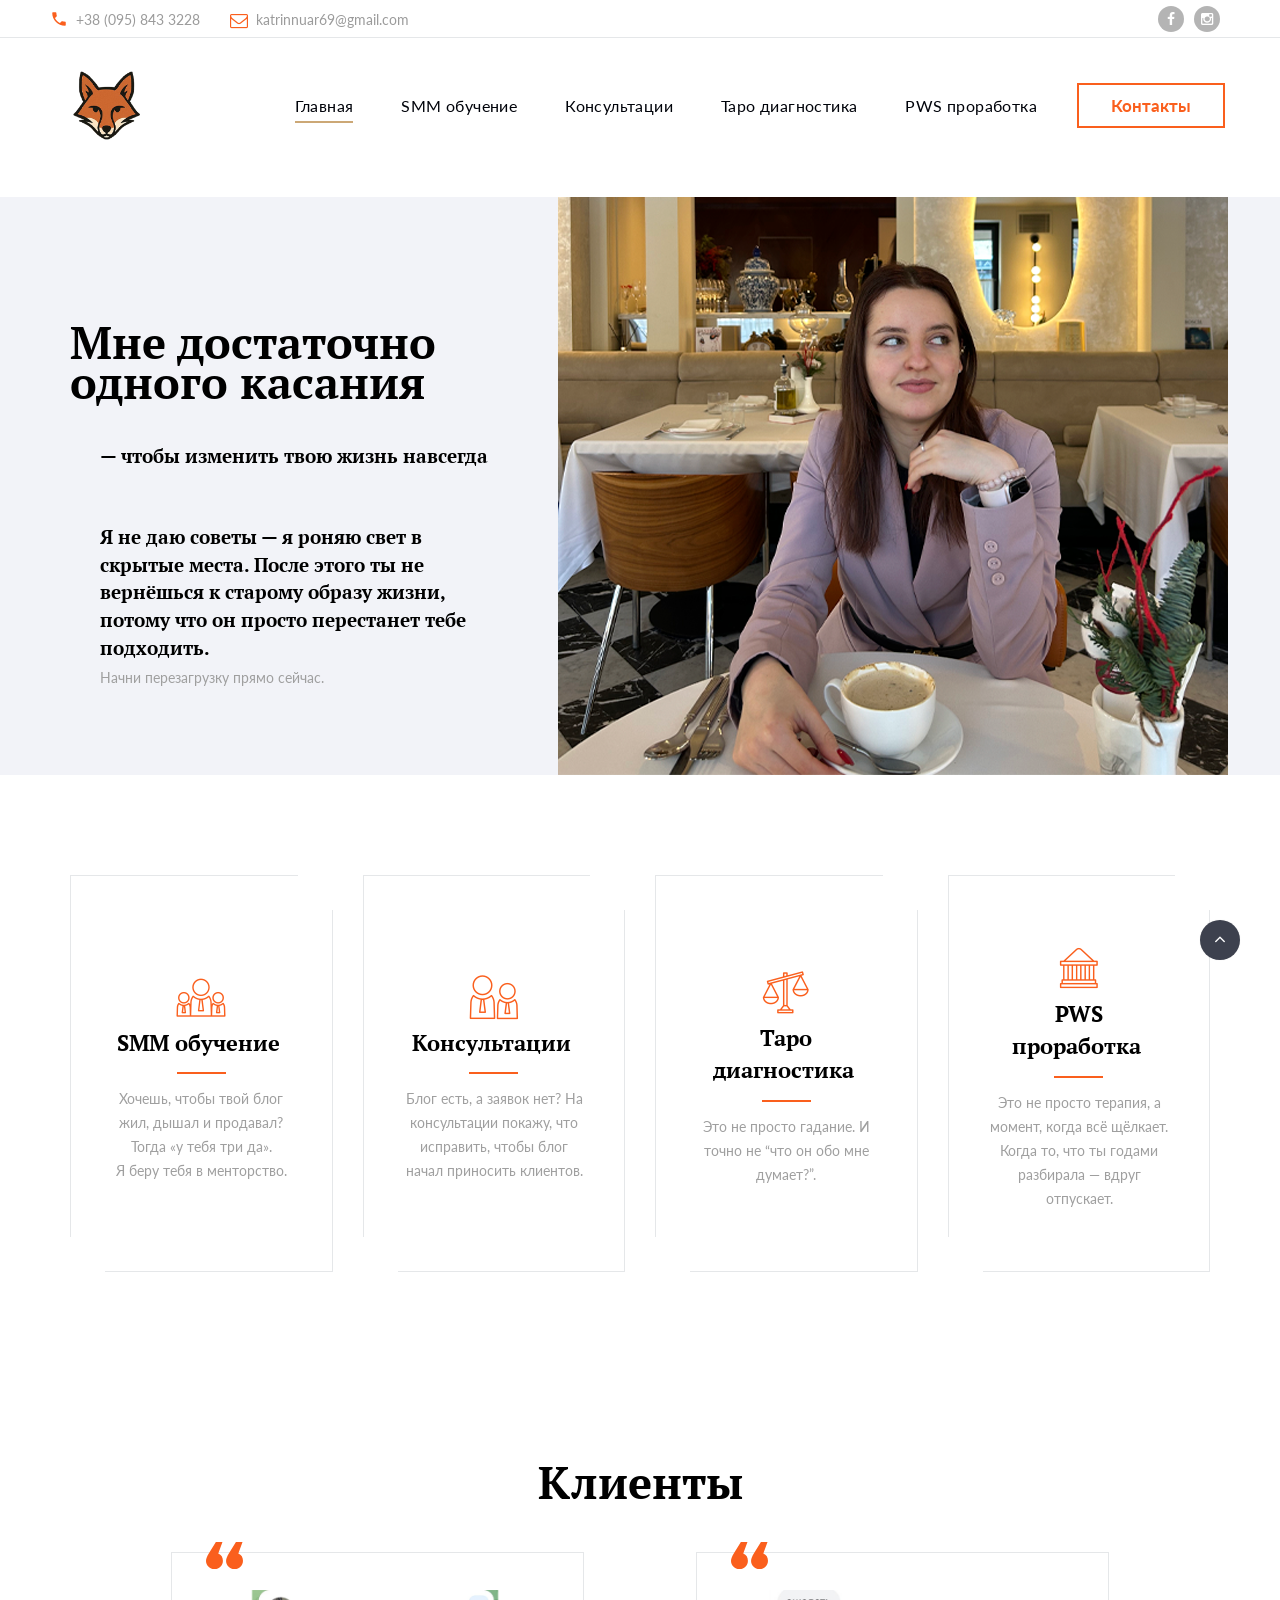
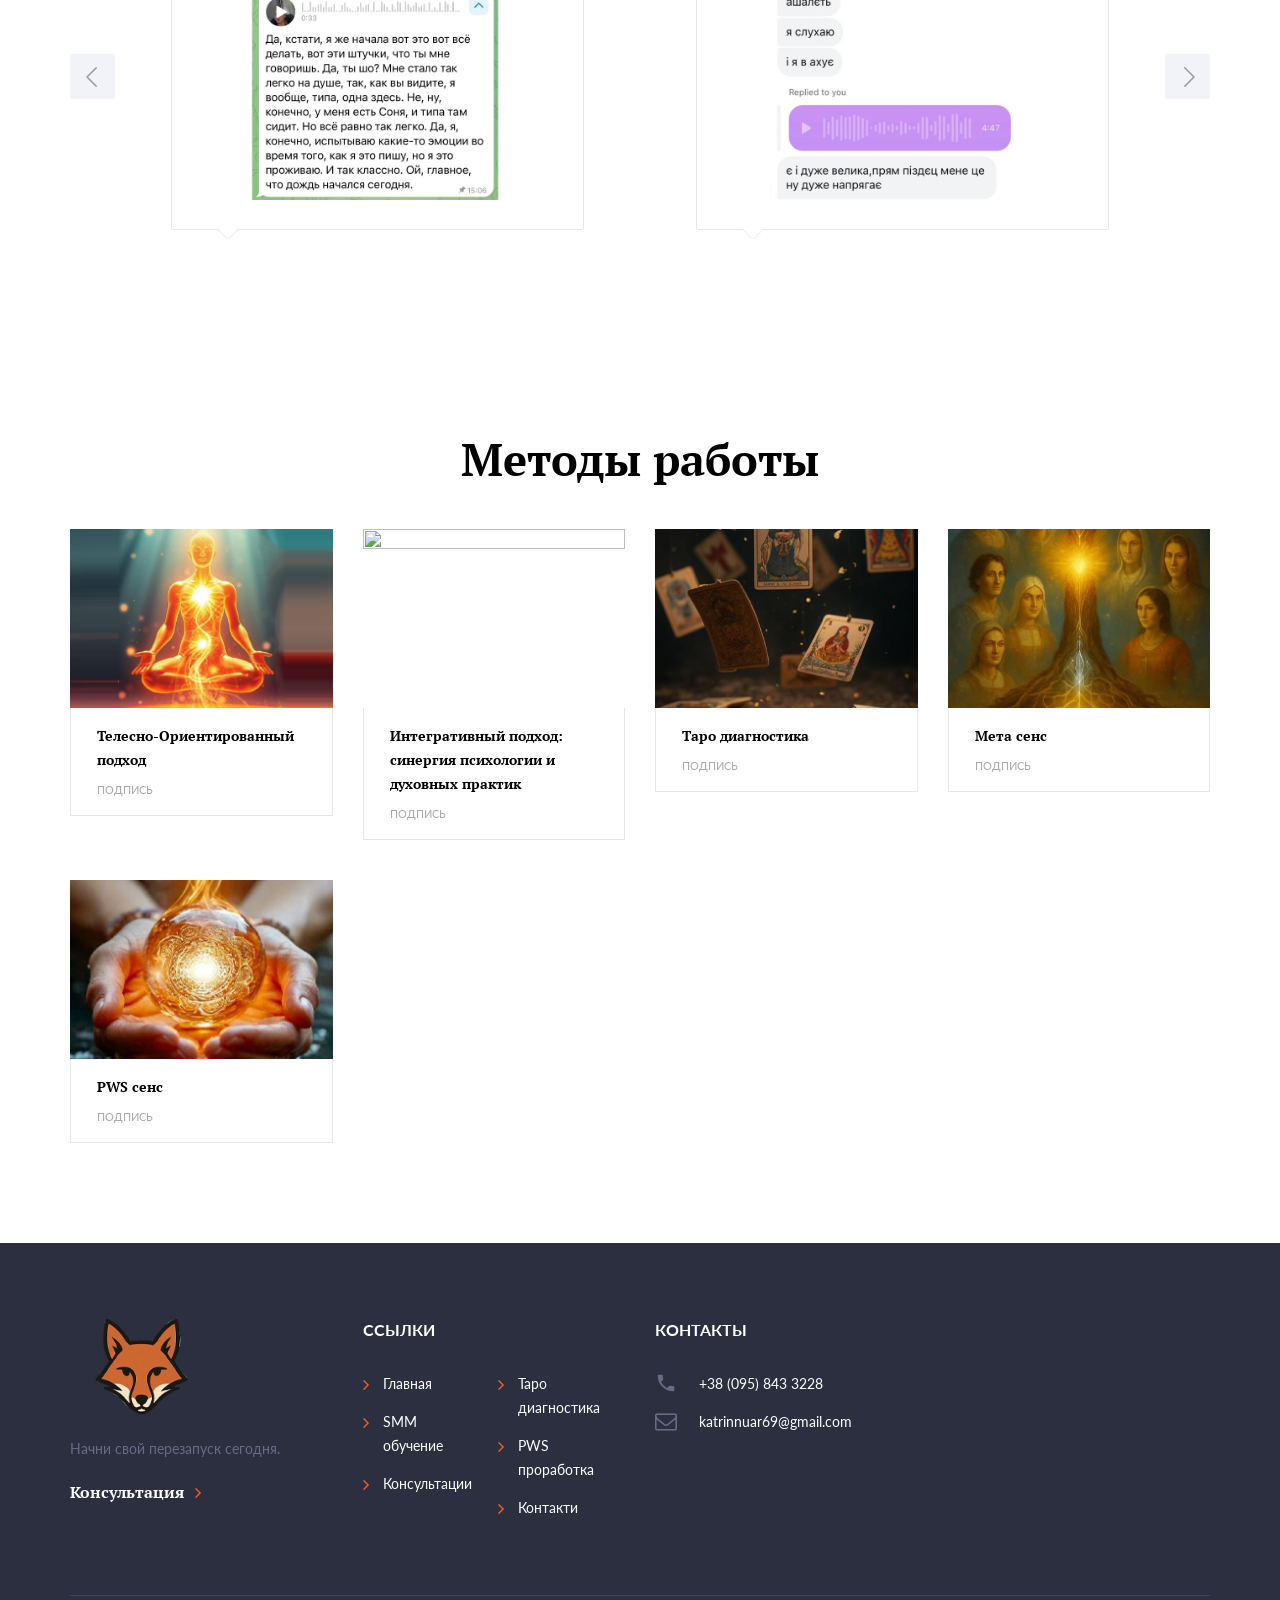
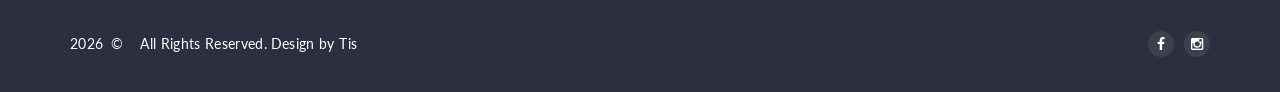
==== commit 3782e313: "Add files via upload" ====
--- a/index.html
+++ b/index.html
@@ -81,7 +81,7 @@
       </header>
 
       <!--Слайди-->
-      <section>
+       <!--<section>
         <div class="swiper-container swiper-slider swiper-variant-1 bg-black" data-loop="false" data-autoplay="5500" data-simulate-touch="true">
           <div class="swiper-wrapper text-center">
             <div class="swiper-slide" data-slide-bg="images/home-slider-slide-1.png">
@@ -139,26 +139,25 @@
             <div class="swiper-button-next"></div>
           </div>
         </div>
-      </section>
+      </section -->
 
       <!--Категории--><br>
        <section class="bg-whisper">
         <div class="container">
           <div class="row align-items-lg-end">
             <div class="offset-md-1 offset-lg-0 col-md-8 col-lg-6 col-xl-5">
-              <div class="section-60 section-md-90">
+              <div class="section-60 section-md-90"> <h3>Мне достаточно одного касания </h3>
                 <div class="inset-md-left-100">
-                  <h3>Тут тоже текст</h3>
+                 
                 </div>
                 <div class="inset-md-left-30 inset-md-right-30">
                   <ul class="list-xl">
                     <li>
                       <article class="icon-box-horizontal">
                         <div class="unit unit-horizontal unit-spacing-md">
-                          <div class="unit-left"><span class="novi-icon icon icon-primary icon-lg mercury-icon-users"></span></div>
                           <div class="unit-body">
-                            <h5><a href="#">Заголовок</a></h5>
-                            <p>Теееекст тектс етктетс кте сктектс ескеес кт смкте</p>
+                            <h5>— чтобы изменить твою жизнь навсегда</h5>
+                            <p></p>
                           </div>
                         </div>
                       </article>
@@ -167,22 +166,9 @@
                     <li>
                       <article class="icon-box-horizontal">
                         <div class="unit unit-horizontal unit-spacing-md">
-                          <div class="unit-left"><span class="novi-icon icon icon-primary icon-lg mercury-icon-lib"></span></div>
                           <div class="unit-body">
-                           <h5><a href="#">Заголовок</a></h5>
-                            <p>Теееекст тектс етктетс кте сктектс ескеес кт смкте</p>
-                          </div>
-                        </div>
-                      </article>
-
-                    </li>
-                    <li>
-                      <article class="icon-box-horizontal">
-                        <div class="unit unit-horizontal unit-spacing-md">
-                          <div class="unit-left"><span class="novi-icon icon icon-primary icon-lg mercury-icon-briefcase"></span></div>
-                          <div class="unit-body">
-                            <h5><a href="#">Заголовок</a></h5>
-                            <p>Теееекст тектс етктетс кте сктектс ескеес кт смкте</p>
+                           <h5>Я не даю советы — я роняю свет в скрытые места. После этого ты не вернёшься к старому образу жизни, потому что он просто перестанет тебе подходить.</h5>
+                            <p>Начни перезагрузку прямо сейчас.</p>
                           </div>
                         </div>
                       </article>
@@ -413,16 +399,7 @@
                   <div class="quote-body-inner">
                       <img src="images/client-photo-1.png" alt="Отзыв клиента" class="client-review-img"></div>
                   </div>
-                <div class="quote-footer">
-                  <div class="unit unit-horizontal unit-spacing-sm align-items-center">
-                    <div class="unit-left"><img class="img-circle" src="images/clients-testimonials-1-68x68.jpg" alt="" width="68" height="68"/>
-                    </div>
-                    <div class="unit-body">
-                      <cite>Автор</cite>
-                      <p class="text-primary">Компания</p>
-                    </div>
-                  </div>
-                </div>
+                
               </blockquote>
             </div>
               <div class="item">
@@ -436,16 +413,7 @@
                   <div class="quote-body-inner">
                       <img src="images/client-photo-2.png" alt="Отзыв клиента" class="client-review-img"></div>
                   </div>
-                <div class="quote-footer">
-                  <div class="unit unit-horizontal unit-spacing-sm align-items-center">
-                    <div class="unit-left"><img class="img-circle" src="images/clients-testimonials-1-68x68.jpg" alt="" width="68" height="68"/>
-                    </div>
-                    <div class="unit-body">
-                      <cite>Автор</cite>
-                      <p class="text-primary">Компания</p>
-                    </div>
-                  </div>
-                </div>
+
               </blockquote>
             </div>
               <div class="item">
@@ -459,16 +427,7 @@
                   <div class="quote-body-inner">
                       <img src="images/client-photo-3.png" alt="Отзыв клиента" class="client-review-img"></div>
                   </div>
-                <div class="quote-footer">
-                  <div class="unit unit-horizontal unit-spacing-sm align-items-center">
-                    <div class="unit-left"><img class="img-circle" src="images/clients-testimonials-1-68x68.jpg" alt="" width="68" height="68"/>
-                    </div>
-                    <div class="unit-body">
-                      <cite>Автор</cite>
-                      <p class="text-primary">Компания</p>
-                    </div>
-                  </div>
-                </div>
+                
               </blockquote>
             </div>
               <div class="item">
@@ -482,7 +441,7 @@
                   <div class="quote-body-inner">
                       <img src="images/client-photo-4.png" alt="Отзыв клиента" class="client-review-img"></div>
                   </div>
-                <div class="quote-footer">
+                <!--<div class="quote-footer">
                   <div class="unit unit-horizontal unit-spacing-sm align-items-center">
                     <div class="unit-left"><img class="img-circle" src="images/clients-testimonials-1-68x68.jpg" alt="" width="68" height="68"/>
                     </div>
@@ -491,7 +450,7 @@
                       <p class="text-primary">Компания</p>
                     </div>
                   </div>
-                </div>
+                </div>-->
               </blockquote>
             </div>
           </div>
